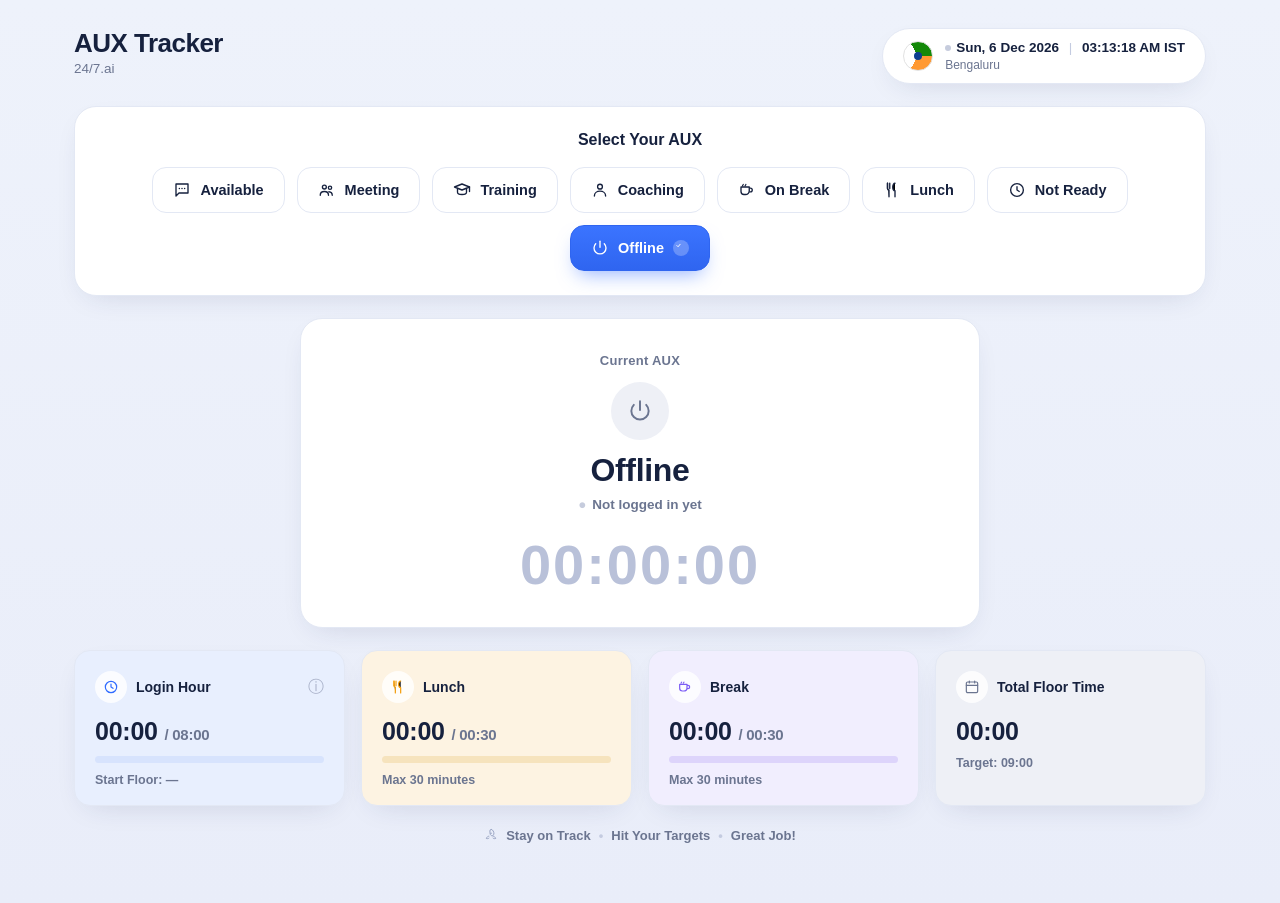
==== index.html @ 454efb8d "name change" ====
<!DOCTYPE html>
<html lang="en">
<head>
<meta charset="UTF-8" />
<meta name="viewport" content="width=device-width, initial-scale=1.0" />
<title>AUX Tracker · 24/7.ai</title>
<link rel="shortcut icon" href="https://i.pinimg.com/1200x/cb/16/7a/cb167ae82a34505fa8e2e77e43851e51.jpg" type="image/x-icon">
<style>
  :root{
    --bg: #eef1fa;
    --card: #ffffff;
    --border: #e3e8f4;
    --text: #16213e;
    --muted: #6b7590;
    --blue: #2f6bff;
    --blue-soft: #e8effe;
    --blue-track: #d7e3fd;
    --green: #16a34a;
    --green-soft: #eafaf0;
    --green-track: #cdeedb;
    --orange: #f59e0b;
    --orange-soft: #fdf3e2;
    --orange-track: #f6e3bd;
    --purple: #7c5cf5;
    --purple-soft: #f1eefe;
    --purple-track: #ddd4fb;
    --gray-soft: #eef0f6;
    --gray-track: #dfe3ee;
    --red: #e0473e;
    --red-soft: #fdeceb;
    --shadow: 0 10px 30px -14px rgba(31, 45, 90, 0.18);
    --radius-lg: 22px;
    --radius-md: 16px;
    --radius-sm: 12px;
  }

  * { box-sizing: border-box; }

  html, body {
    margin: 0;
    padding: 0;
    background: linear-gradient(180deg, #eef2fb 0%, #e9edf9 100%);
    color: var(--text);
    font-family: 'Segoe UI', -apple-system, BlinkMacSystemFont, 'Inter', Roboto, Helvetica, Arial, sans-serif;
    min-height: 100vh;
  }

  .page {
    max-width: 1180px;
    margin: 0 auto;
    padding: 28px 24px 60px;
  }

  /* ---------- Header ---------- */
  .header {
    display: flex;
    align-items: flex-start;
    justify-content: space-between;
    gap: 16px;
    margin-bottom: 22px;
    flex-wrap: wrap;
  }

  .brand h1 {
    margin: 0;
    font-size: 26px;
    font-weight: 800;
    letter-spacing: -0.02em;
    color: var(--text);
  }

  .brand .sub {
    margin-top: 2px;
    font-size: 13.5px;
    color: var(--muted);
    font-weight: 500;
  }

  .ist-badge {
    background: var(--card);
    border: 1px solid var(--border);
    border-radius: 999px;
    padding: 10px 20px;
    display: flex;
    align-items: center;
    gap: 12px;
    box-shadow: var(--shadow);
    min-width: 260px;
  }

  .flag-dot {
    width: 30px;
    height: 30px;
    border-radius: 50%;
    flex: none;
    background: conic-gradient(from 90deg, #ff9933 0deg 120deg, #ffffff 120deg 240deg, #138808 240deg 360deg);
    border: 1px solid #e2e2e2;
    position: relative;
  }
  .flag-dot::after{
    content:"";
    position:absolute; inset:0; margin:auto;
    width:8px; height:8px; border-radius:50%;
    background: #0b3d91;
  }

  .ist-lines { display: flex; flex-direction: column; line-height: 1.35; }
  .ist-top { font-size: 13.5px; font-weight: 700; color: var(--text); white-space: nowrap; }
  .ist-top .sep { color: #c4cbe0; margin: 0 6px; font-weight: 400; }
  .ist-bottom { font-size: 12px; color: var(--muted); font-weight: 500; }
  .live-dot{
    display:inline-block; width:6px; height:6px; border-radius:50%;
    background: var(--green); margin-right:5px; vertical-align:middle;
    box-shadow: 0 0 0 0 rgba(22,163,74,.6);
    animation: pulse 1.8s infinite;
  }
  .live-dot.offline{ background:#c6ccdd; animation:none; box-shadow:none; }
  @keyframes pulse{
    0%{ box-shadow:0 0 0 0 rgba(22,163,74,.45);}
    70%{ box-shadow:0 0 0 6px rgba(22,163,74,0);}
    100%{ box-shadow:0 0 0 0 rgba(22,163,74,0);}
  }

  /* ---------- AUX selector ---------- */
  .selector-card {
    background: var(--card);
    border: 1px solid var(--border);
    border-radius: var(--radius-lg);
    box-shadow: var(--shadow);
    padding: 24px;
    margin-bottom: 22px;
  }
  .selector-title {
    text-align: center;
    font-weight: 700;
    font-size: 16px;
    margin: 0 0 18px;
    color: var(--text);
  }
  .aux-row {
    display: flex;
    flex-wrap: wrap;
    gap: 12px;
    justify-content: center;
  }
  .aux-btn {
    display: flex;
    align-items: center;
    gap: 9px;
    padding: 13px 20px;
    border-radius: 14px;
    border: 1px solid var(--border);
    background: #ffffff;
    color: var(--text);
    font-size: 14.5px;
    font-weight: 600;
    cursor: pointer;
    transition: transform .15s ease, box-shadow .15s ease, background .15s ease, color .15s ease, border-color .15s ease;
    white-space: nowrap;
  }
  .aux-btn svg { width: 18px; height: 18px; flex: none; }
  .aux-btn:hover {
    transform: translateY(-2px);
    box-shadow: 0 8px 18px -10px rgba(31,45,90,.25);
    border-color: #cfd8ef;
  }
  .aux-btn:active { transform: translateY(0); }
  .aux-btn.active {
    background: linear-gradient(180deg, #3b74ff, #2f65f0);
    border-color: #2f65f0;
    color: #fff;
    box-shadow: 0 10px 20px -8px rgba(47,107,255,.55);
  }
  .aux-btn .check {
    width: 16px; height: 16px;
    background: rgba(255,255,255,.25);
    border-radius: 50%;
    display: flex; align-items: center; justify-content: center;
  }
  .aux-btn .check svg{ width:10px; height:10px; }

  /* ---------- Current AUX ---------- */
  .current-card {
    background: var(--card);
    border: 1px solid var(--border);
    border-radius: var(--radius-lg);
    box-shadow: var(--shadow);
    max-width: 680px;
    margin: 0 auto 22px;
    padding: 34px 32px 30px;
    text-align: center;
  }
  .current-label {
    font-size: 13px;
    font-weight: 700;
    letter-spacing: .02em;
    color: var(--muted);
    margin-bottom: 14px;
  }
  .current-icon {
    width: 58px; height: 58px;
    border-radius: 50%;
    background: var(--blue-soft);
    display: flex; align-items: center; justify-content: center;
    margin: 0 auto 12px;
    transition: background .2s ease;
  }
  .current-icon svg{ width: 26px; height: 26px; }
  .current-name {
    font-size: 32px;
    font-weight: 800;
    margin: 0 0 8px;
    letter-spacing: -0.01em;
  }
  .current-since {
    font-size: 13.5px;
    color: var(--muted);
    font-weight: 600;
    margin-bottom: 20px;
  }
  .current-since .dot { color: var(--green); margin-right: 6px; }
  .current-timer {
    font-size: 56px;
    font-weight: 800;
    letter-spacing: 2px;
    font-variant-numeric: tabular-nums;
    color: var(--text);
  }
  .current-timer.dim { color: #b9c1d9; }

  .banner {
    max-width: 680px;
    margin: -6px auto 22px;
    border-radius: var(--radius-md);
    padding: 16px 20px;
    font-size: 13.5px;
    font-weight: 600;
    line-height: 1.5;
    display: none;
    box-shadow: var(--shadow);
    border: 1px solid transparent;
  }
  .banner.show { display: block; }
  .banner.warn {
    background: var(--orange-soft);
    border-color: #f3d9a0;
    color: #92620a;
  }
  .banner.success {
    background: var(--green-soft);
    border-color: #b7e6c7;
    color: #157a3c;
  }
  .banner strong { display:block; font-size: 14.5px; margin-bottom: 4px; }

  /* ---------- Stat cards ---------- */
  .stats-grid {
    display: grid;
    grid-template-columns: repeat(4, 1fr);
    gap: 16px;
    margin-bottom: 22px;
  }
  .stat-card {
    border-radius: var(--radius-md);
    padding: 20px 20px 18px;
    border: 1px solid var(--border);
    box-shadow: var(--shadow);
    transition: box-shadow .2s ease;
  }
  .stat-card.login   { background: var(--blue-soft); }
  .stat-card.lunch   { background: var(--orange-soft); }
  .stat-card.brk     { background: var(--purple-soft); }
  .stat-card.floor   { background: var(--gray-soft); }

  .stat-head {
    display: flex;
    align-items: center;
    gap: 9px;
    margin-bottom: 14px;
  }
  .stat-icon {
    width: 32px; height: 32px;
    border-radius: 50%;
    background: #ffffffcc;
    display: flex; align-items: center; justify-content: center;
    flex: none;
  }
  .stat-icon svg { width: 16px; height: 16px; }
  .stat-title {
    font-size: 14px;
    font-weight: 700;
    color: var(--text);
  }
  .stat-info {
    margin-left: auto;
    color: #a8b0c8;
    cursor: default;
  }

  .stat-value {
    font-size: 25px;
    font-weight: 800;
    letter-spacing: -0.01em;
    margin-bottom: 10px;
    font-variant-numeric: tabular-nums;
  }
  .stat-value .of {
    font-size: 15px;
    font-weight: 600;
    color: var(--muted);
  }

  .bar-track {
    height: 7px;
    border-radius: 999px;
    background: var(--gray-track);
    overflow: hidden;
    margin-bottom: 10px;
  }
  .login .bar-track{ background: var(--blue-track); }
  .lunch .bar-track{ background: var(--orange-track); }
  .brk .bar-track{ background: var(--purple-track); }

  .bar-fill {
    height: 100%;
    border-radius: 999px;
    width: 0%;
    transition: width .4s ease, background .3s ease;
    background: var(--blue);
  }
  .lunch .bar-fill{ background: var(--orange); }
  .brk .bar-fill{ background: var(--purple); }
  .bar-fill.exceeded{ background: var(--red) !important; width: 100% !important; }

  .stat-foot {
    font-size: 12.5px;
    color: var(--muted);
    font-weight: 600;
  }
  .stat-foot.exceeded {
    color: var(--red);
  }
  .stat-foot.done {
    color: var(--green);
  }

  /* ---------- Footer ---------- */
  .footer {
    text-align: center;
    color: var(--muted);
    font-size: 13px;
    font-weight: 600;
    margin-top: 8px;
    display: flex;
    align-items: center;
    justify-content: center;
    gap: 8px;
    flex-wrap: wrap;
  }
  .footer svg{ width:14px; height:14px; vertical-align: -2px; }
  .footer .sep{ color:#c4cbe0; }

  /* ---------- Responsive ---------- */
  @media (max-width: 980px){
    .stats-grid{ grid-template-columns: repeat(2, 1fr); }
  }
  @media (max-width: 640px){
    .page{ padding: 18px 14px 40px; }
    .header{ flex-direction: column; }
    .ist-badge{ width: 100%; min-width: 0; }
    .current-timer{ font-size: 42px; }
    .current-card{ padding: 26px 18px 24px; }
    .aux-btn{ padding: 11px 14px; font-size: 13.5px; }
    .stats-grid{ grid-template-columns: 1fr 1fr; gap: 12px; }
    .stat-value{ font-size: 21px; }
  }
  @media (max-width: 420px){
    .stats-grid{ grid-template-columns: 1fr; }
  }
</style>
</head>
<body>
<div class="page">

  <!-- Header -->
  <div class="header">
    <div class="brand">
      <h1>AUX Tracker</h1>
      <div class="sub">24/7.ai</div>
    </div>
    <div class="ist-badge">
      <div class="flag-dot"></div>
      <div class="ist-lines">
        <div class="ist-top" id="istTop"><span class="live-dot offline" id="liveDot"></span>Loading IST…</div>
        <div class="ist-bottom">Bengaluru</div>
      </div>
    </div>
  </div>

  <!-- AUX selector -->
  <div class="selector-card">
    <p class="selector-title">Select Your AUX</p>
    <div class="aux-row" id="auxRow"></div>
  </div>

  <!-- Current AUX -->
  <div class="current-card">
    <div class="current-label">Current AUX</div>
    <div class="current-icon" id="currentIcon"></div>
    <div class="current-name" id="currentName">Offline</div>
    <div class="current-since" id="currentSince"><span class="dot">●</span>Not logged in</div>
    <div class="current-timer dim" id="currentTimer">00:00:00</div>
  </div>

  <div class="banner" id="banner"></div>

  <!-- Stats -->
  <div class="stats-grid">
    <div class="stat-card login">
      <div class="stat-head">
        <div class="stat-icon" id="iconLogin"></div>
        <div class="stat-title">Login Hour</div>
        <div class="stat-info" title="Available + Training + Coaching + Meeting">ⓘ</div>
      </div>
      <div class="stat-value"><span id="loginVal">00:00</span> <span class="of">/ 08:00</span></div>
      <div class="bar-track"><div class="bar-fill" id="loginBar"></div></div>
      <div class="stat-foot" id="loginFoot">Start Floor: —</div>
    </div>

    <div class="stat-card lunch">
      <div class="stat-head">
        <div class="stat-icon" id="iconLunch"></div>
        <div class="stat-title">Lunch</div>
      </div>
      <div class="stat-value"><span id="lunchVal">00:00</span> <span class="of">/ 00:30</span></div>
      <div class="bar-track"><div class="bar-fill" id="lunchBar"></div></div>
      <div class="stat-foot" id="lunchFoot">Max 30 minutes</div>
    </div>

    <div class="stat-card brk">
      <div class="stat-head">
        <div class="stat-icon" id="iconBreak"></div>
        <div class="stat-title">Break</div>
      </div>
      <div class="stat-value"><span id="breakVal">00:00</span> <span class="of">/ 00:30</span></div>
      <div class="bar-track"><div class="bar-fill" id="breakBar"></div></div>
      <div class="stat-foot" id="breakFoot">Max 30 minutes</div>
    </div>

    <div class="stat-card floor">
      <div class="stat-head">
        <div class="stat-icon" id="iconFloor"></div>
        <div class="stat-title">Total Floor Time</div>
      </div>
      <div class="stat-value" id="floorVal">00:00</div>
      <div class="stat-foot" id="floorFoot">Target: 09:00</div>
    </div>
  </div>

  <div class="footer">
    <span id="footIcon"></span> Stay on Track <span class="sep">•</span> Hit Your Targets <span class="sep">•</span> Great Job!
  </div>

</div>

<script>
/* ============================= ICONS ============================= */
const ICONS = {
  available: `<path d="M4 4h16v12H8l-4 4V4z" fill="none" stroke="currentColor" stroke-width="1.8" stroke-linejoin="round"/><circle cx="8.5" cy="10" r="1" fill="currentColor"/><circle cx="12" cy="10" r="1" fill="currentColor"/><circle cx="15.5" cy="10" r="1" fill="currentColor"/>`,
  meeting: `<circle cx="8.5" cy="8" r="2.6" fill="none" stroke="currentColor" stroke-width="1.8"/><circle cx="16" cy="9" r="2.2" fill="none" stroke="currentColor" stroke-width="1.8"/><path d="M3 19c0-3 2.5-5 5.5-5s5.5 2 5.5 5" fill="none" stroke="currentColor" stroke-width="1.8" stroke-linecap="round"/><path d="M14.5 14.3c2.6.3 4.5 2.1 4.5 4.7" fill="none" stroke="currentColor" stroke-width="1.8" stroke-linecap="round"/>`,
  training: `<path d="M2 8l10-4 10 4-10 4-10-4z" fill="none" stroke="currentColor" stroke-width="1.8" stroke-linejoin="round"/><path d="M6 10.5V15c0 1.7 2.7 3 6 3s6-1.3 6-3v-4.5" fill="none" stroke="currentColor" stroke-width="1.8" stroke-linecap="round"/><path d="M22 8v6" stroke="currentColor" stroke-width="1.8" stroke-linecap="round"/>`,
  coaching: `<circle cx="12" cy="7.5" r="3.2" fill="none" stroke="currentColor" stroke-width="1.8"/><path d="M4.5 20c0-4.1 3.4-6.5 7.5-6.5s7.5 2.4 7.5 6.5" fill="none" stroke="currentColor" stroke-width="1.8" stroke-linecap="round"/>`,
  break: `<path d="M4 8h11v5a5 5 0 0 1-5 5H8a4 4 0 0 1-4-4V8z" fill="none" stroke="currentColor" stroke-width="1.8" stroke-linejoin="round"/><path d="M15 9.5h1.5a2.5 2.5 0 0 1 0 5H15" fill="none" stroke="currentColor" stroke-width="1.8"/><path d="M7 4.5c0 1-1 1-1 2M10.5 4.5c0 1-1 1-1 2" stroke="currentColor" stroke-width="1.6" stroke-linecap="round"/>`,
  lunch: `<path d="M6 3v7a2 2 0 0 0 2 2v9" stroke="currentColor" stroke-width="1.8" stroke-linecap="round" stroke-linejoin="round"/><path d="M6 3v7M9 3v7" stroke="currentColor" stroke-width="1.8" stroke-linecap="round"/><path d="M16 3c-1.7 0-3 2-3 5s1.3 5 3 5v8" stroke="currentColor" stroke-width="1.8" stroke-linecap="round" stroke-linejoin="round"/>`,
  notready: `<circle cx="12" cy="12" r="8.5" fill="none" stroke="currentColor" stroke-width="1.8"/><path d="M12 7.5V12l3 2" fill="none" stroke="currentColor" stroke-width="1.8" stroke-linecap="round" stroke-linejoin="round"/>`,
  offline: `<path d="M12 3v8" stroke="currentColor" stroke-width="1.8" stroke-linecap="round"/><path d="M6.3 6.3a8 8 0 1 0 11.4 0" fill="none" stroke="currentColor" stroke-width="1.8" stroke-linecap="round"/>`,
  check: `<path d="M2 6l3 3 5-6" stroke="#fff" stroke-width="2.2" fill="none" stroke-linecap="round" stroke-linejoin="round"/>`,
  clock: `<circle cx="12" cy="12" r="8.5" fill="none" stroke="currentColor" stroke-width="1.8"/><path d="M12 7.5V12l3 2" fill="none" stroke="currentColor" stroke-width="1.8" stroke-linecap="round" stroke-linejoin="round"/>`,
  briefcase: `<rect x="3" y="7" width="18" height="12" rx="2" fill="none" stroke="currentColor" stroke-width="1.8"/><path d="M8 7V5.5A1.5 1.5 0 0 1 9.5 4h5A1.5 1.5 0 0 1 16 5.5V7" fill="none" stroke="currentColor" stroke-width="1.8"/>`,
  calendar: `<rect x="3.5" y="4.5" width="17" height="16" rx="2" fill="none" stroke="currentColor" stroke-width="1.8"/><path d="M3.5 9.5h17M8 3v3M16 3v3" stroke="currentColor" stroke-width="1.8" stroke-linecap="round"/>`,
  rocket: `<path d="M12 2c3 1 5.5 4.5 5 9-1 1-2 2-3 2.5-1.5-.2-3.2-1.7-3.5-3.5C10 6 9.5 3.5 12 2z" fill="none" stroke="currentColor" stroke-width="1.6" stroke-linejoin="round"/><path d="M9 14c-2 0-4 1-5 4 3 1 5-1 5-1M15 14c2 0 4 1 5 4-3 1-5-1-5-1" fill="none" stroke="currentColor" stroke-width="1.6" stroke-linejoin="round"/><circle cx="12" cy="9" r="1.3" fill="currentColor"/>`
};
function svg(name, extra=''){
  return `<svg viewBox="0 0 24 24" ${extra}>${ICONS[name]}</svg>`;
}

/* ============================= AUX CONFIG ============================= */
const AUX_LIST = [
  { key: 'Available', icon: 'available', color: '#2f6bff' },
  { key: 'Meeting',   icon: 'meeting',   color: '#2f6bff' },
  { key: 'Training',  icon: 'training',  color: '#2f6bff' },
  { key: 'Coaching',  icon: 'coaching',  color: '#2f6bff' },
  { key: 'On Break',  icon: 'break',     color: '#7c5cf5' },
  { key: 'Lunch',     icon: 'lunch',     color: '#f59e0b' },
  { key: 'Not Ready', icon: 'notready',  color: '#94a0bf' },
  { key: 'Offline',   icon: 'offline',   color: '#6b7590' },
];
const LOGIN_STATES = new Set(['Available', 'Training', 'Coaching', 'Meeting']);

const LOGIN_TARGET = 8 * 3600 * 1000;
const LUNCH_TARGET = 30 * 60 * 1000;
const BREAK_TARGET = 30 * 60 * 1000;
const FLOOR_TARGET = 9 * 3600 * 1000;

/* ============================= STATE ============================= */
const STORAGE_KEY = 'auxTrackerState_v1';

const DEFAULT_STATE = {
  currentAux: 'Offline',
  currentAuxSince: null,   // epoch ms (IST-synced)
  isLoggedIn: false,
  loginAccum: 0,
  lunchAccum: 0,
  breakAccum: 0,
  floorAccum: 0,
  floorStartTime: null,    // first login-of-day time
  lastTick: null,
  savedAtLocal: null,      // Date.now() at save time, used only to sanity-check storage age
};

let state = { ...DEFAULT_STATE };

/* ---------- Persistence: save/load state so a refresh never loses progress ---------- */
function saveState(){
  try {
    const toSave = { ...state, savedAtLocal: Date.now() };
    localStorage.setItem(STORAGE_KEY, JSON.stringify(toSave));
  } catch (e) {
    // localStorage may be unavailable (private mode, quota, etc.) — fail silently, app still works in-session
    console.warn('AUX Tracker: could not save state', e);
  }
}

function loadState(){
  try {
    const raw = localStorage.getItem(STORAGE_KEY);
    if (!raw) return null;
    const parsed = JSON.parse(raw);
    // basic shape check so corrupted/old data doesn't break the app
    if (typeof parsed !== 'object' || parsed === null) return null;
    return { ...DEFAULT_STATE, ...parsed };
  } catch (e) {
    console.warn('AUX Tracker: could not load saved state', e);
    return null;
  }
}

function clearSavedState(){
  try { localStorage.removeItem(STORAGE_KEY); } catch (e) {}
}

/* ============================= IST TIME SOURCE ============================= */
let istOffset = null;        // (serverEpochMs - performance.now()) so we can derive "now" any time
let usingFallback = false;

function nowIST(){
  if (istOffset === null) return Date.now();
  return istOffset + performance.now();
}

async function syncTime(){
  // Try worldtimeapi first, then timeapi.io, then local fallback
  try {
    const r = await fetchWithTimeout('https://worldtimeapi.org/api/timezone/Asia/Kolkata', 5000);
    const d = await r.json();
    if (d && d.unixtime) {
      istOffset = (d.unixtime * 1000) - performance.now();
      usingFallback = false;
      return true;
    }
    throw new Error('bad payload');
  } catch (e1) {
    try {
      const r2 = await fetchWithTimeout('https://timeapi.io/api/time/current/zone?timeZone=Asia%2FKolkata', 5000);
      const d2 = await r2.json();
      if (d2 && d2.dateTime) {
        const t = Date.parse(d2.dateTime + (d2.dateTime.endsWith('Z') ? '' : ''));
        if (!isNaN(t)) {
          istOffset = t - performance.now();
          usingFallback = false;
          return true;
        }
      }
      throw new Error('bad payload 2');
    } catch (e2) {
      // Fallback: derive IST from local clock using Intl (does not rely on system TZ setting)
      const localNow = Date.now();
      const istString = new Date(localNow).toLocaleString('en-US', { timeZone: 'Asia/Kolkata' });
      const parsed = new Date(istString);
      // difference between what local Date() reports as IST-labelled wall time vs actual epoch
      const approxIST = localNow + (parsed.getTime() - new Date(localNow).setSeconds(0,0) + new Date(localNow).setSeconds(0,0) - localNow);
      istOffset = localNow - performance.now();
      usingFallback = true;
      return false;
    }
  }
}

function fetchWithTimeout(url, ms){
  const controller = new AbortController();
  const id = setTimeout(() => controller.abort(), ms);
  return fetch(url, { signal: controller.signal }).finally(() => clearTimeout(id));
}

const WEEKDAYS = ['Sun','Mon','Tue','Wed','Thu','Fri','Sat'];
const MONTHS = ['Jan','Feb','Mar','Apr','May','Jun','Jul','Aug','Sep','Oct','Nov','Dec'];

function renderClock(){
  const t = usingFallback
    ? new Date(new Date(nowIST()).toLocaleString('en-US', { timeZone: 'Asia/Kolkata' }))
    : new Date(nowIST());

  const day = WEEKDAYS[t.getDay()];
  const date = t.getDate();
  const month = MONTHS[t.getMonth()];
  const year = t.getFullYear();
  let h = t.getHours();
  const m = pad2(t.getMinutes());
  const s = pad2(t.getSeconds());
  const ampm = h >= 12 ? 'PM' : 'AM';
  h = h % 12; if (h === 0) h = 12;

  const dot = document.getElementById('liveDot');
  dot.className = 'live-dot' + (state.isLoggedIn ? '' : ' offline');

  document.getElementById('istTop').innerHTML =
    `<span class="live-dot${state.isLoggedIn ? '' : ' offline'}"></span>` +
    `${day}, ${date} ${month} ${year} <span class="sep">|</span> ${pad2(h)}:${m}:${s} ${ampm} IST`;
}

/* ============================= HELPERS ============================= */
function pad2(n){ return String(n).padStart(2,'0'); }

function fmtHMS(ms){
  ms = Math.max(0, ms);
  const totalSec = Math.floor(ms/1000);
  const h = Math.floor(totalSec/3600);
  const m = Math.floor((totalSec%3600)/60);
  const s = totalSec%60;
  return `${pad2(h)}:${pad2(m)}:${pad2(s)}`;
}
function fmtHM(ms){
  ms = Math.max(0, ms);
  const totalMin = Math.floor(ms/60000);
  const h = Math.floor(totalMin/60);
  const m = totalMin%60;
  return `${pad2(h)}:${pad2(m)}`;
}
function fmtTime12(ts){
  const t = usingFallback
    ? new Date(new Date(ts).toLocaleString('en-US', { timeZone: 'Asia/Kolkata' }))
    : new Date(ts);
  let h = t.getHours();
  const m = pad2(t.getMinutes());
  const ampm = h >= 12 ? 'PM' : 'AM';
  h = h % 12; if (h === 0) h = 12;
  return `${pad2(h)}:${m} ${ampm}`;
}
function auxCfg(key){ return AUX_LIST.find(a => a.key === key); }

/* ============================= RENDER: AUX BUTTONS ============================= */
const auxRow = document.getElementById('auxRow');
AUX_LIST.forEach(a => {
  const btn = document.createElement('button');
  btn.className = 'aux-btn';
  btn.dataset.key = a.key;
  btn.innerHTML = `${svg(a.icon)}<span>${a.key}</span>`;
  btn.addEventListener('click', () => selectAux(a.key));
  auxRow.appendChild(btn);
});

function refreshButtons(){
  document.querySelectorAll('.aux-btn').forEach(btn => {
    const active = btn.dataset.key === state.currentAux;
    btn.classList.toggle('active', active);
    const label = btn.querySelector('span');
    if (active) {
      if (!btn.querySelector('.check')) {
        const chk = document.createElement('span');
        chk.className = 'check';
        chk.innerHTML = svg('check');
        btn.appendChild(chk);
      }
    } else {
      const chk = btn.querySelector('.check');
      if (chk) chk.remove();
    }
  });
}

/* ============================= BANNER ============================= */
function showBanner(type, html){
  const b = document.getElementById('banner');
  b.className = 'banner show ' + type;
  b.innerHTML = html;
}
function hideBanner(){
  const b = document.getElementById('banner');
  b.className = 'banner';
  b.innerHTML = '';
}

/* ============================= CORE LOGIC ============================= */
function selectAux(key){
  if (key === state.currentAux) return;
  const now = nowIST();

  // First-ever login: switching away from initial Offline state
  if (!state.isLoggedIn && key !== 'Offline') {
    state.isLoggedIn = true;
    state.floorStartTime = now;
  }

  if (key === 'Offline') {
    const remainingLogin = Math.max(0, LOGIN_TARGET - state.loginAccum);
    const remainingFloor = Math.max(0, FLOOR_TARGET - state.floorAccum);

    if (state.isLoggedIn && (remainingLogin > 0 || remainingFloor > 0)) {
      let lines = '<strong>Shift not complete yet</strong>You still need:';
      const parts = [];
      if (remainingLogin > 0) parts.push(`Login Hours — ${fmtHMS(remainingLogin)} more`);
      if (remainingFloor > 0) parts.push(`Total Floor Time — ${fmtHMS(remainingFloor)} more`);
      lines = `<strong>Shift not complete yet</strong>You still need ${parts.join(' and ')} to hit today's targets.`;
      showBanner('warn', lines);
      // Go offline but keep all accumulated progress intact (paused, not reset)
      state.currentAux = 'Offline';
      state.currentAuxSince = now;
      state.lastTick = now;
    } else if (state.isLoggedIn) {
      // Targets met — close out the shift and reset everything to zero
      showBanner('success', `<strong>Shift complete — great job!</strong>All targets hit. Your counters have been reset for a new shift.`);
      resetDay();
      state.currentAux = 'Offline';
      state.currentAuxSince = null;
      state.isLoggedIn = false;
      state.lastTick = null;
    } else {
      // Was already offline / never logged in
      state.currentAux = 'Offline';
      state.currentAuxSince = null;
      state.lastTick = null;
    }
  } else {
    hideBanner();
    state.currentAux = key;
    state.currentAuxSince = now;
    state.lastTick = now;
  }

  render();
  saveState();
}

function resetDay(){
  state.loginAccum = 0;
  state.lunchAccum = 0;
  state.breakAccum = 0;
  state.floorAccum = 0;
  state.floorStartTime = null;
  clearSavedState();
}

function tick(){
  const now = nowIST();

  if (state.isLoggedIn && state.currentAux !== 'Offline' && state.lastTick !== null) {
    const delta = now - state.lastTick;
    if (delta > 0) {
      state.floorAccum += delta;
      if (LOGIN_STATES.has(state.currentAux)) state.loginAccum += delta;
      if (state.currentAux === 'Lunch') state.lunchAccum += delta;
      if (state.currentAux === 'On Break') state.breakAccum += delta;
    }
  }
  state.lastTick = now;

  render();
  renderClock();
  saveState();
}

/* ============================= RENDER ============================= */
function render(){
  refreshButtons();

  // Current AUX card
  const cfg = auxCfg(state.currentAux);
  document.getElementById('currentIcon').innerHTML = svg(cfg.icon, `style="color:${cfg.color}"`);
  document.getElementById('currentIcon').style.background = state.currentAux === 'Offline' ? '#eef0f6' : hexSoft(cfg.color);
  document.getElementById('currentName').textContent = state.currentAux;

  const sinceEl = document.getElementById('currentSince');
  const timerEl = document.getElementById('currentTimer');
  const isOffline = state.currentAux === 'Offline';

  if (isOffline) {
    // Offline = stopped. The clock does not run at all while offline, it just sits at 00:00:00.
    if (state.currentAuxSince) {
      sinceEl.innerHTML = `<span class="dot" style="color:#c6ccdd">●</span>Paused since ${fmtTime12(state.currentAuxSince)}`;
    } else {
      sinceEl.innerHTML = `<span class="dot" style="color:#c6ccdd">●</span>Not logged in yet`;
    }
    timerEl.textContent = '00:00:00';
    timerEl.classList.add('dim');
  } else if (state.currentAuxSince) {
    sinceEl.innerHTML = `<span class="dot" style="color:#16a34a">●</span>Active since ${fmtTime12(state.currentAuxSince)}`;
    const elapsed = nowIST() - state.currentAuxSince;
    timerEl.textContent = fmtHMS(elapsed);
    timerEl.classList.remove('dim');
  } else {
    sinceEl.innerHTML = `<span class="dot" style="color:#c6ccdd">●</span>Not logged in yet`;
    timerEl.textContent = '00:00:00';
    timerEl.classList.add('dim');
  }

  // Login Hour
  setStat('login', state.loginAccum, LOGIN_TARGET, fmtHM, false);
  document.getElementById('loginFoot').textContent = state.floorStartTime
    ? `Start Floor: ${fmtTime12(state.floorStartTime)}`
    : 'Start Floor: —';
  document.getElementById('loginFoot').className = 'stat-foot' + (state.loginAccum >= LOGIN_TARGET ? ' done' : '');

  // Lunch (hard cap w/ exceed messaging)
  renderCapStat('lunch', state.lunchAccum, LUNCH_TARGET, 'Max 30 minutes');

  // Break (hard cap w/ exceed messaging)
  renderCapStat('break', state.breakAccum, BREAK_TARGET, 'Max 30 minutes');

  // Total Floor Time
  document.getElementById('floorVal').textContent = fmtHM(state.floorAccum);
  const floorFoot = document.getElementById('floorFoot');
  if (state.floorAccum >= FLOOR_TARGET) {
    floorFoot.textContent = 'Target reached ✓';
    floorFoot.className = 'stat-foot done';
  } else {
    floorFoot.textContent = 'Target: 09:00';
    floorFoot.className = 'stat-foot';
  }
}

function setStat(prefix, value, target, fmt, isCap){
  document.getElementById(prefix + 'Val').textContent = fmt(value);
  const pct = Math.min(100, (value/target)*100);
  document.getElementById(prefix + 'Bar').style.width = pct + '%';
}

function renderCapStat(prefix, value, target, normalLabel){
  document.getElementById(prefix + 'Val').textContent = fmtHM(value);
  const bar = document.getElementById(prefix + 'Bar');
  const foot = document.getElementById(prefix + 'Foot');
  if (value > target) {
    bar.classList.add('exceeded');
    foot.textContent = `Exceeded by ${fmtHMS(value - target)}`;
    foot.className = 'stat-foot exceeded';
  } else {
    bar.classList.remove('exceeded');
    bar.style.width = Math.min(100, (value/target)*100) + '%';
    foot.textContent = normalLabel;
    foot.className = 'stat-foot';
  }
}

function hexSoft(hex){
  // returns a light tint background for the given accent color
  const map = {
    '#2f6bff': '#e8effe',
    '#7c5cf5': '#f1eefe',
    '#f59e0b': '#fdf3e2',
    '#94a0bf': '#eef0f6',
    '#6b7590': '#eef0f6',
  };
  return map[hex] || '#eef0f6';
}

/* ============================= ICON SLOTS ============================= */
document.getElementById('iconLogin').innerHTML = svg('clock', 'style="color:#2f6bff"');
document.getElementById('iconLunch').innerHTML = svg('lunch', 'style="color:#f59e0b"');
document.getElementById('iconBreak').innerHTML = svg('break', 'style="color:#7c5cf5"');
document.getElementById('iconFloor').innerHTML = svg('calendar', 'style="color:#6b7590"');
document.getElementById('footIcon').innerHTML = svg('rocket', 'style="color:#94a0bf"');

/* ============================= INIT ============================= */
async function init(){
  await syncTime();

  // Restore whatever was saved in the browser (if anything) so a refresh never loses progress
  const saved = loadState();
  if (saved) {
    state = saved;

    // If the tab was closed/refreshed while actively on a non-Offline status, credit the
    // elapsed real-world time (using the synced IST clock, not the device clock) to the
    // right buckets before we resume ticking — otherwise that gap would be lost.
    if (state.isLoggedIn && state.currentAux !== 'Offline' && state.lastTick) {
      const gap = nowIST() - state.lastTick;
      if (gap > 0) {
        state.floorAccum += gap;
        if (LOGIN_STATES.has(state.currentAux)) state.loginAccum += gap;
        if (state.currentAux === 'Lunch') state.lunchAccum += gap;
        if (state.currentAux === 'On Break') state.breakAccum += gap;
      }
    }
    state.lastTick = nowIST();
    saveState();
  }

  render();
  renderClock();
  setInterval(tick, 1000);
  // Resync with the time server periodically to correct drift
  setInterval(syncTime, 5 * 60 * 1000);
}
init();
</script>
</body>
</html>
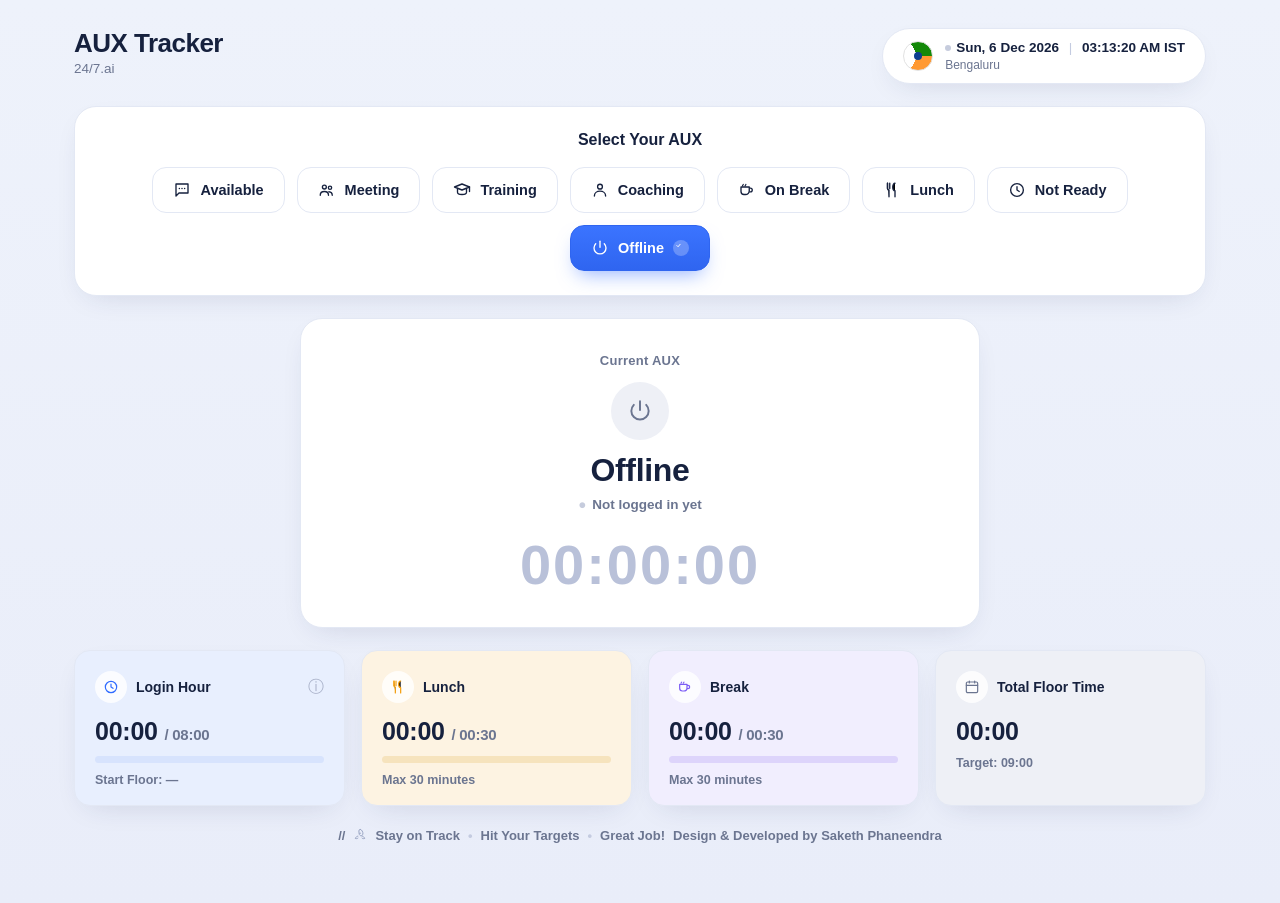
==== commit ed982ece: "Comment out footer text and add developer credit" ====
--- a/index.html
+++ b/index.html
@@ -458,7 +458,8 @@
   </div>
 
   <div class="footer">
-    <span id="footIcon"></span> Stay on Track <span class="sep">•</span> Hit Your Targets <span class="sep">•</span> Great Job!
+   // <span id="footIcon"></span> Stay on Track <span class="sep">•</span> Hit Your Targets <span class="sep">•</span> Great Job!
+    <span> Design & Developed by Saketh Phaneendra</span>
   </div>
 
 </div>
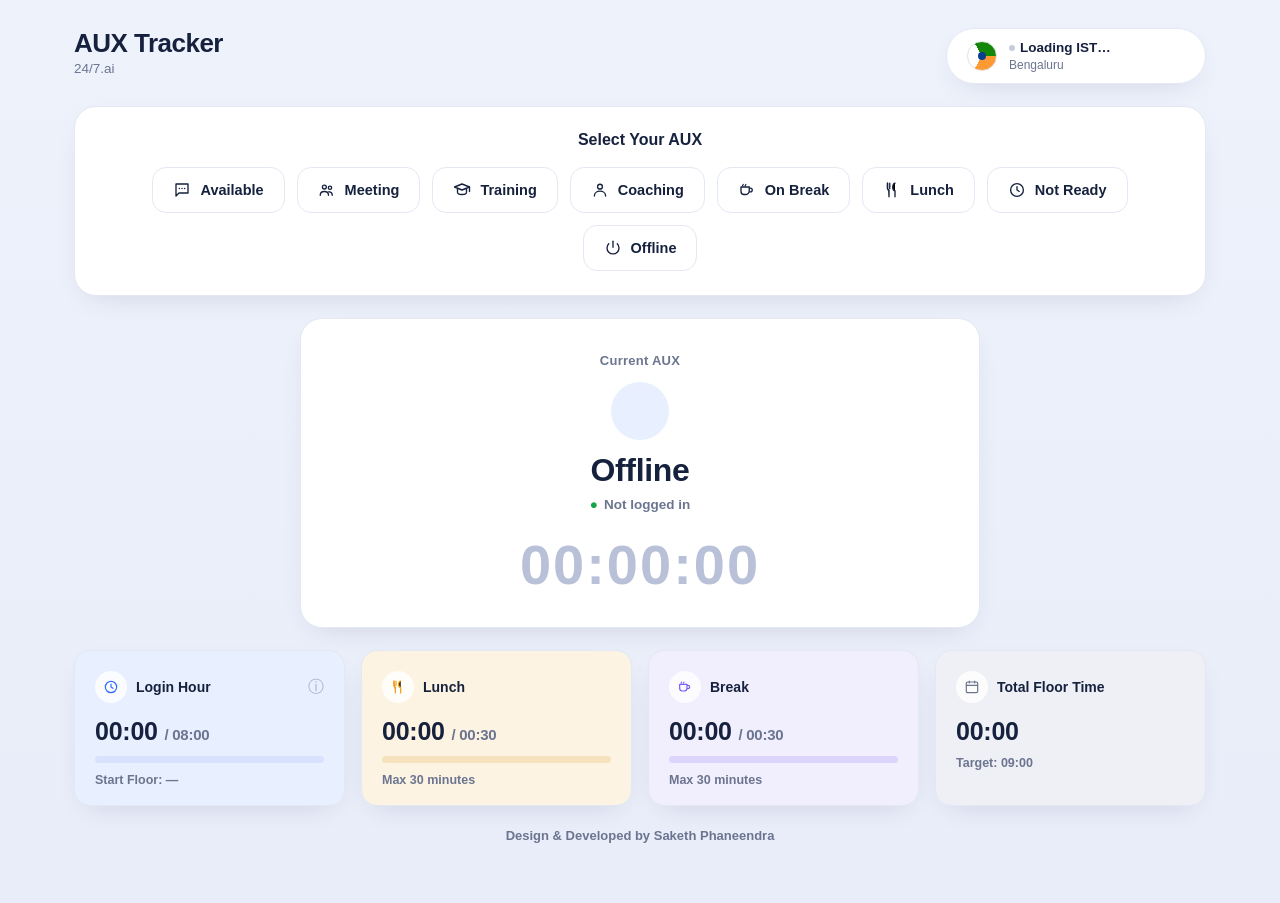
==== commit fdf03260: "Remove commented footer text Removed commented-out footer content." ====
--- a/index.html
+++ b/index.html
@@ -458,7 +458,6 @@
   </div>
 
   <div class="footer">
-   // <span id="footIcon"></span> Stay on Track <span class="sep">•</span> Hit Your Targets <span class="sep">•</span> Great Job!
     <span> Design & Developed by Saketh Phaneendra</span>
   </div>
 
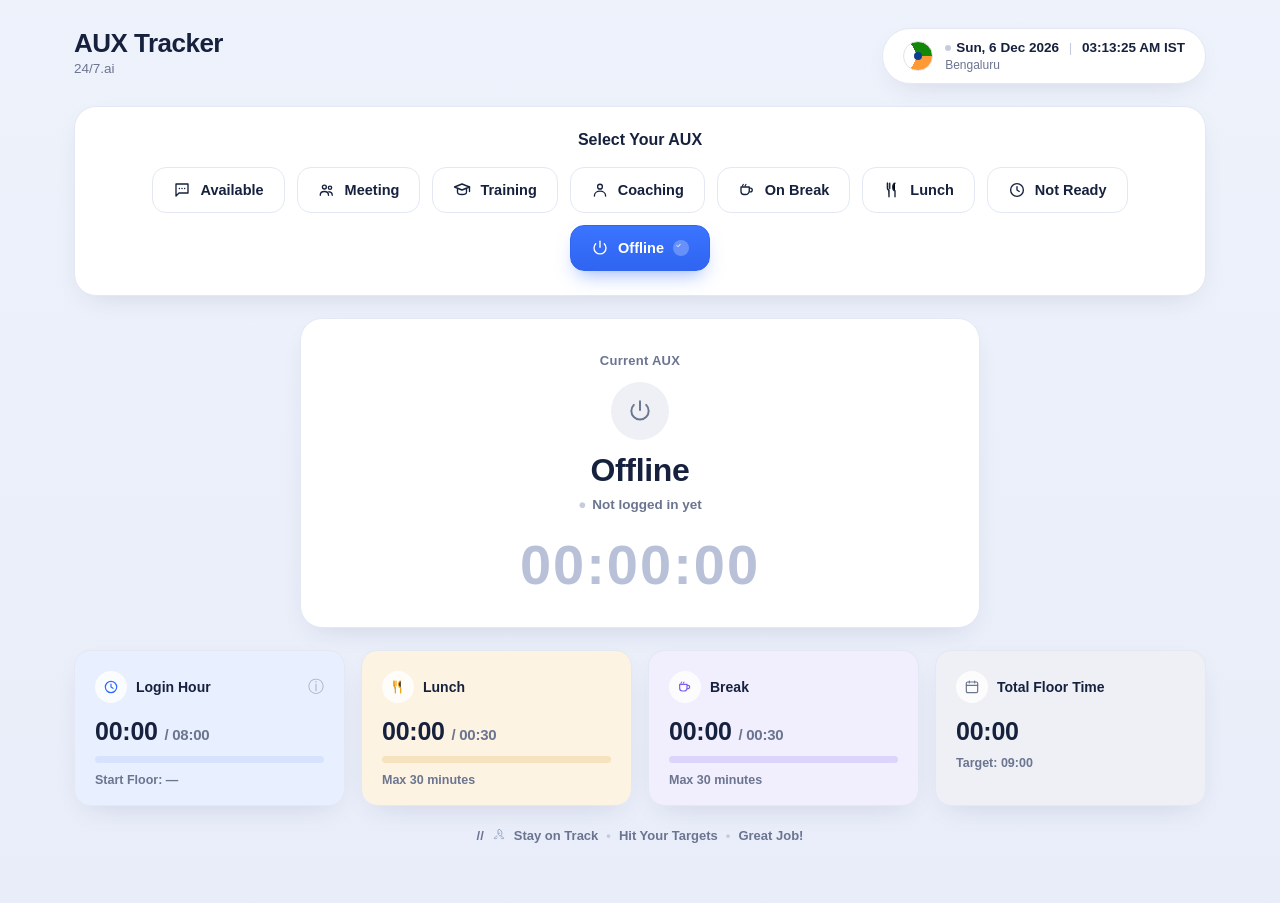
==== commit 80e4849d: "Modify footer text in index.html Updated footer content to include motivational phrases." ====
--- a/index.html
+++ b/index.html
@@ -458,7 +458,8 @@
   </div>
 
   <div class="footer">
-    <span> Design & Developed by Saketh Phaneendra</span>
+     // <span id="footIcon"></span> Stay on Track <span class="sep">•</span> Hit Your Targets <span class="sep">•</span> Great Job!
+
   </div>
 
 </div>
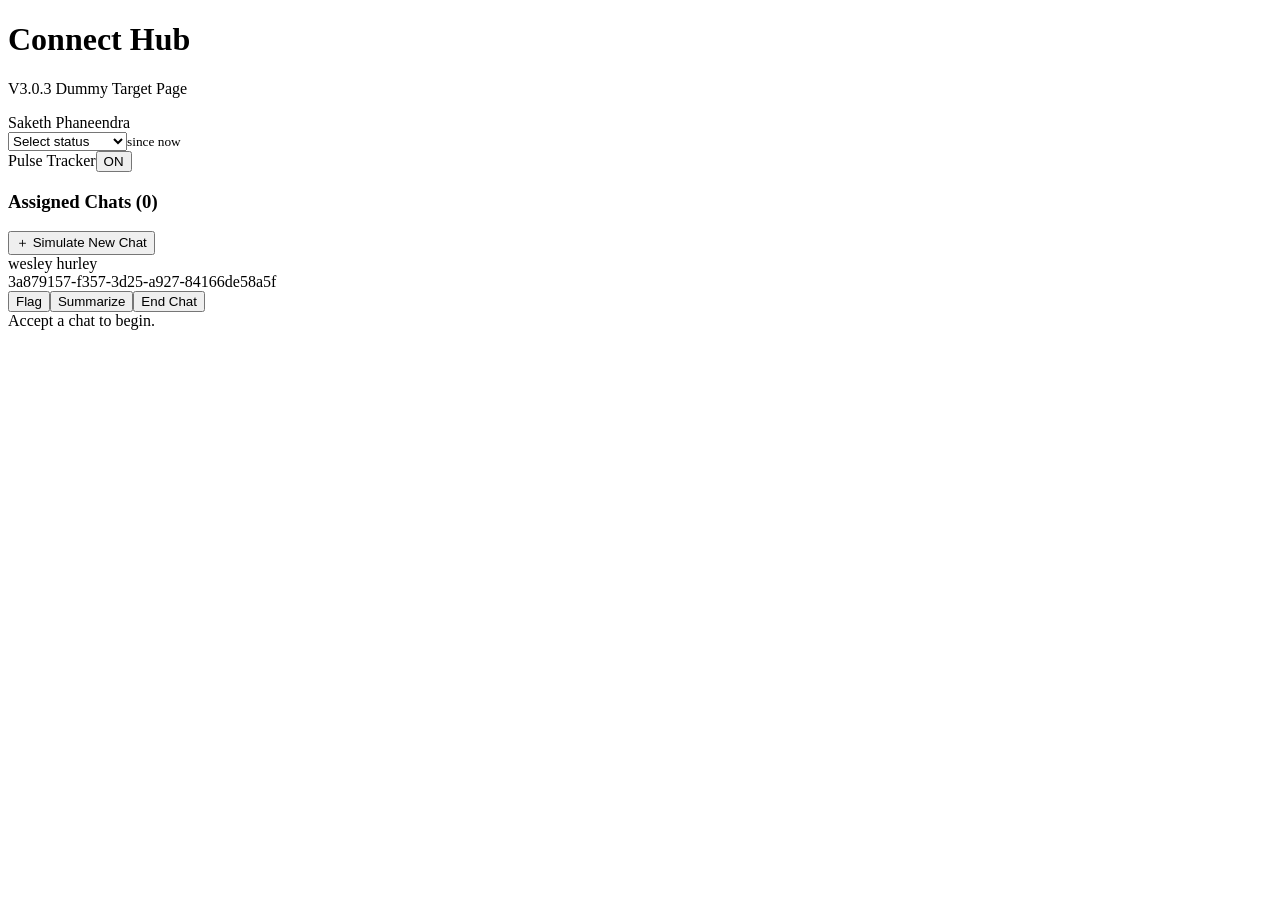
==== commit dfadaf2f: "Update index.html" ====
--- a/index.html
+++ b/index.html
@@ -1,917 +1 @@
-<!DOCTYPE html>
-<html lang="en">
-<head>
-<meta charset="UTF-8" />
-<meta name="viewport" content="width=device-width, initial-scale=1.0" />
-<title>AUX Tracker · 24/7.ai</title>
-<link rel="shortcut icon" href="https://i.pinimg.com/1200x/cb/16/7a/cb167ae82a34505fa8e2e77e43851e51.jpg" type="image/x-icon">
-<style>
-  :root{
-    --bg: #eef1fa;
-    --card: #ffffff;
-    --border: #e3e8f4;
-    --text: #16213e;
-    --muted: #6b7590;
-    --blue: #2f6bff;
-    --blue-soft: #e8effe;
-    --blue-track: #d7e3fd;
-    --green: #16a34a;
-    --green-soft: #eafaf0;
-    --green-track: #cdeedb;
-    --orange: #f59e0b;
-    --orange-soft: #fdf3e2;
-    --orange-track: #f6e3bd;
-    --purple: #7c5cf5;
-    --purple-soft: #f1eefe;
-    --purple-track: #ddd4fb;
-    --gray-soft: #eef0f6;
-    --gray-track: #dfe3ee;
-    --red: #e0473e;
-    --red-soft: #fdeceb;
-    --shadow: 0 10px 30px -14px rgba(31, 45, 90, 0.18);
-    --radius-lg: 22px;
-    --radius-md: 16px;
-    --radius-sm: 12px;
-  }
-
-  * { box-sizing: border-box; }
-
-  html, body {
-    margin: 0;
-    padding: 0;
-    background: linear-gradient(180deg, #eef2fb 0%, #e9edf9 100%);
-    color: var(--text);
-    font-family: 'Segoe UI', -apple-system, BlinkMacSystemFont, 'Inter', Roboto, Helvetica, Arial, sans-serif;
-    min-height: 100vh;
-  }
-
-  .page {
-    max-width: 1180px;
-    margin: 0 auto;
-    padding: 28px 24px 60px;
-  }
-
-  /* ---------- Header ---------- */
-  .header {
-    display: flex;
-    align-items: flex-start;
-    justify-content: space-between;
-    gap: 16px;
-    margin-bottom: 22px;
-    flex-wrap: wrap;
-  }
-
-  .brand h1 {
-    margin: 0;
-    font-size: 26px;
-    font-weight: 800;
-    letter-spacing: -0.02em;
-    color: var(--text);
-  }
-
-  .brand .sub {
-    margin-top: 2px;
-    font-size: 13.5px;
-    color: var(--muted);
-    font-weight: 500;
-  }
-
-  .ist-badge {
-    background: var(--card);
-    border: 1px solid var(--border);
-    border-radius: 999px;
-    padding: 10px 20px;
-    display: flex;
-    align-items: center;
-    gap: 12px;
-    box-shadow: var(--shadow);
-    min-width: 260px;
-  }
-
-  .flag-dot {
-    width: 30px;
-    height: 30px;
-    border-radius: 50%;
-    flex: none;
-    background: conic-gradient(from 90deg, #ff9933 0deg 120deg, #ffffff 120deg 240deg, #138808 240deg 360deg);
-    border: 1px solid #e2e2e2;
-    position: relative;
-  }
-  .flag-dot::after{
-    content:"";
-    position:absolute; inset:0; margin:auto;
-    width:8px; height:8px; border-radius:50%;
-    background: #0b3d91;
-  }
-
-  .ist-lines { display: flex; flex-direction: column; line-height: 1.35; }
-  .ist-top { font-size: 13.5px; font-weight: 700; color: var(--text); white-space: nowrap; }
-  .ist-top .sep { color: #c4cbe0; margin: 0 6px; font-weight: 400; }
-  .ist-bottom { font-size: 12px; color: var(--muted); font-weight: 500; }
-  .live-dot{
-    display:inline-block; width:6px; height:6px; border-radius:50%;
-    background: var(--green); margin-right:5px; vertical-align:middle;
-    box-shadow: 0 0 0 0 rgba(22,163,74,.6);
-    animation: pulse 1.8s infinite;
-  }
-  .live-dot.offline{ background:#c6ccdd; animation:none; box-shadow:none; }
-  @keyframes pulse{
-    0%{ box-shadow:0 0 0 0 rgba(22,163,74,.45);}
-    70%{ box-shadow:0 0 0 6px rgba(22,163,74,0);}
-    100%{ box-shadow:0 0 0 0 rgba(22,163,74,0);}
-  }
-
-  /* ---------- AUX selector ---------- */
-  .selector-card {
-    background: var(--card);
-    border: 1px solid var(--border);
-    border-radius: var(--radius-lg);
-    box-shadow: var(--shadow);
-    padding: 24px;
-    margin-bottom: 22px;
-  }
-  .selector-title {
-    text-align: center;
-    font-weight: 700;
-    font-size: 16px;
-    margin: 0 0 18px;
-    color: var(--text);
-  }
-  .aux-row {
-    display: flex;
-    flex-wrap: wrap;
-    gap: 12px;
-    justify-content: center;
-  }
-  .aux-btn {
-    display: flex;
-    align-items: center;
-    gap: 9px;
-    padding: 13px 20px;
-    border-radius: 14px;
-    border: 1px solid var(--border);
-    background: #ffffff;
-    color: var(--text);
-    font-size: 14.5px;
-    font-weight: 600;
-    cursor: pointer;
-    transition: transform .15s ease, box-shadow .15s ease, background .15s ease, color .15s ease, border-color .15s ease;
-    white-space: nowrap;
-  }
-  .aux-btn svg { width: 18px; height: 18px; flex: none; }
-  .aux-btn:hover {
-    transform: translateY(-2px);
-    box-shadow: 0 8px 18px -10px rgba(31,45,90,.25);
-    border-color: #cfd8ef;
-  }
-  .aux-btn:active { transform: translateY(0); }
-  .aux-btn.active {
-    background: linear-gradient(180deg, #3b74ff, #2f65f0);
-    border-color: #2f65f0;
-    color: #fff;
-    box-shadow: 0 10px 20px -8px rgba(47,107,255,.55);
-  }
-  .aux-btn .check {
-    width: 16px; height: 16px;
-    background: rgba(255,255,255,.25);
-    border-radius: 50%;
-    display: flex; align-items: center; justify-content: center;
-  }
-  .aux-btn .check svg{ width:10px; height:10px; }
-
-  /* ---------- Current AUX ---------- */
-  .current-card {
-    background: var(--card);
-    border: 1px solid var(--border);
-    border-radius: var(--radius-lg);
-    box-shadow: var(--shadow);
-    max-width: 680px;
-    margin: 0 auto 22px;
-    padding: 34px 32px 30px;
-    text-align: center;
-  }
-  .current-label {
-    font-size: 13px;
-    font-weight: 700;
-    letter-spacing: .02em;
-    color: var(--muted);
-    margin-bottom: 14px;
-  }
-  .current-icon {
-    width: 58px; height: 58px;
-    border-radius: 50%;
-    background: var(--blue-soft);
-    display: flex; align-items: center; justify-content: center;
-    margin: 0 auto 12px;
-    transition: background .2s ease;
-  }
-  .current-icon svg{ width: 26px; height: 26px; }
-  .current-name {
-    font-size: 32px;
-    font-weight: 800;
-    margin: 0 0 8px;
-    letter-spacing: -0.01em;
-  }
-  .current-since {
-    font-size: 13.5px;
-    color: var(--muted);
-    font-weight: 600;
-    margin-bottom: 20px;
-  }
-  .current-since .dot { color: var(--green); margin-right: 6px; }
-  .current-timer {
-    font-size: 56px;
-    font-weight: 800;
-    letter-spacing: 2px;
-    font-variant-numeric: tabular-nums;
-    color: var(--text);
-  }
-  .current-timer.dim { color: #b9c1d9; }
-
-  .banner {
-    max-width: 680px;
-    margin: -6px auto 22px;
-    border-radius: var(--radius-md);
-    padding: 16px 20px;
-    font-size: 13.5px;
-    font-weight: 600;
-    line-height: 1.5;
-    display: none;
-    box-shadow: var(--shadow);
-    border: 1px solid transparent;
-  }
-  .banner.show { display: block; }
-  .banner.warn {
-    background: var(--orange-soft);
-    border-color: #f3d9a0;
-    color: #92620a;
-  }
-  .banner.success {
-    background: var(--green-soft);
-    border-color: #b7e6c7;
-    color: #157a3c;
-  }
-  .banner strong { display:block; font-size: 14.5px; margin-bottom: 4px; }
-
-  /* ---------- Stat cards ---------- */
-  .stats-grid {
-    display: grid;
-    grid-template-columns: repeat(4, 1fr);
-    gap: 16px;
-    margin-bottom: 22px;
-  }
-  .stat-card {
-    border-radius: var(--radius-md);
-    padding: 20px 20px 18px;
-    border: 1px solid var(--border);
-    box-shadow: var(--shadow);
-    transition: box-shadow .2s ease;
-  }
-  .stat-card.login   { background: var(--blue-soft); }
-  .stat-card.lunch   { background: var(--orange-soft); }
-  .stat-card.brk     { background: var(--purple-soft); }
-  .stat-card.floor   { background: var(--gray-soft); }
-
-  .stat-head {
-    display: flex;
-    align-items: center;
-    gap: 9px;
-    margin-bottom: 14px;
-  }
-  .stat-icon {
-    width: 32px; height: 32px;
-    border-radius: 50%;
-    background: #ffffffcc;
-    display: flex; align-items: center; justify-content: center;
-    flex: none;
-  }
-  .stat-icon svg { width: 16px; height: 16px; }
-  .stat-title {
-    font-size: 14px;
-    font-weight: 700;
-    color: var(--text);
-  }
-  .stat-info {
-    margin-left: auto;
-    color: #a8b0c8;
-    cursor: default;
-  }
-
-  .stat-value {
-    font-size: 25px;
-    font-weight: 800;
-    letter-spacing: -0.01em;
-    margin-bottom: 10px;
-    font-variant-numeric: tabular-nums;
-  }
-  .stat-value .of {
-    font-size: 15px;
-    font-weight: 600;
-    color: var(--muted);
-  }
-
-  .bar-track {
-    height: 7px;
-    border-radius: 999px;
-    background: var(--gray-track);
-    overflow: hidden;
-    margin-bottom: 10px;
-  }
-  .login .bar-track{ background: var(--blue-track); }
-  .lunch .bar-track{ background: var(--orange-track); }
-  .brk .bar-track{ background: var(--purple-track); }
-
-  .bar-fill {
-    height: 100%;
-    border-radius: 999px;
-    width: 0%;
-    transition: width .4s ease, background .3s ease;
-    background: var(--blue);
-  }
-  .lunch .bar-fill{ background: var(--orange); }
-  .brk .bar-fill{ background: var(--purple); }
-  .bar-fill.exceeded{ background: var(--red) !important; width: 100% !important; }
-
-  .stat-foot {
-    font-size: 12.5px;
-    color: var(--muted);
-    font-weight: 600;
-  }
-  .stat-foot.exceeded {
-    color: var(--red);
-  }
-  .stat-foot.done {
-    color: var(--green);
-  }
-
-  /* ---------- Footer ---------- */
-  .footer {
-    text-align: center;
-    color: var(--muted);
-    font-size: 13px;
-    font-weight: 600;
-    margin-top: 8px;
-    display: flex;
-    align-items: center;
-    justify-content: center;
-    gap: 8px;
-    flex-wrap: wrap;
-  }
-  .footer svg{ width:14px; height:14px; vertical-align: -2px; }
-  .footer .sep{ color:#c4cbe0; }
-
-  /* ---------- Responsive ---------- */
-  @media (max-width: 980px){
-    .stats-grid{ grid-template-columns: repeat(2, 1fr); }
-  }
-  @media (max-width: 640px){
-    .page{ padding: 18px 14px 40px; }
-    .header{ flex-direction: column; }
-    .ist-badge{ width: 100%; min-width: 0; }
-    .current-timer{ font-size: 42px; }
-    .current-card{ padding: 26px 18px 24px; }
-    .aux-btn{ padding: 11px 14px; font-size: 13.5px; }
-    .stats-grid{ grid-template-columns: 1fr 1fr; gap: 12px; }
-    .stat-value{ font-size: 21px; }
-  }
-  @media (max-width: 420px){
-    .stats-grid{ grid-template-columns: 1fr; }
-  }
-</style>
-</head>
-<body>
-<div class="page">
-
-  <!-- Header -->
-  <div class="header">
-    <div class="brand">
-      <h1>AUX Tracker</h1>
-      <div class="sub">24/7.ai</div>
-    </div>
-    <div class="ist-badge">
-      <div class="flag-dot"></div>
-      <div class="ist-lines">
-        <div class="ist-top" id="istTop"><span class="live-dot offline" id="liveDot"></span>Loading IST…</div>
-        <div class="ist-bottom">Bengaluru</div>
-      </div>
-    </div>
-  </div>
-
-  <!-- AUX selector -->
-  <div class="selector-card">
-    <p class="selector-title">Select Your AUX</p>
-    <div class="aux-row" id="auxRow"></div>
-  </div>
-
-  <!-- Current AUX -->
-  <div class="current-card">
-    <div class="current-label">Current AUX</div>
-    <div class="current-icon" id="currentIcon"></div>
-    <div class="current-name" id="currentName">Offline</div>
-    <div class="current-since" id="currentSince"><span class="dot">●</span>Not logged in</div>
-    <div class="current-timer dim" id="currentTimer">00:00:00</div>
-  </div>
-
-  <div class="banner" id="banner"></div>
-
-  <!-- Stats -->
-  <div class="stats-grid">
-    <div class="stat-card login">
-      <div class="stat-head">
-        <div class="stat-icon" id="iconLogin"></div>
-        <div class="stat-title">Login Hour</div>
-        <div class="stat-info" title="Available + Training + Coaching + Meeting">ⓘ</div>
-      </div>
-      <div class="stat-value"><span id="loginVal">00:00</span> <span class="of">/ 08:00</span></div>
-      <div class="bar-track"><div class="bar-fill" id="loginBar"></div></div>
-      <div class="stat-foot" id="loginFoot">Start Floor: —</div>
-    </div>
-
-    <div class="stat-card lunch">
-      <div class="stat-head">
-        <div class="stat-icon" id="iconLunch"></div>
-        <div class="stat-title">Lunch</div>
-      </div>
-      <div class="stat-value"><span id="lunchVal">00:00</span> <span class="of">/ 00:30</span></div>
-      <div class="bar-track"><div class="bar-fill" id="lunchBar"></div></div>
-      <div class="stat-foot" id="lunchFoot">Max 30 minutes</div>
-    </div>
-
-    <div class="stat-card brk">
-      <div class="stat-head">
-        <div class="stat-icon" id="iconBreak"></div>
-        <div class="stat-title">Break</div>
-      </div>
-      <div class="stat-value"><span id="breakVal">00:00</span> <span class="of">/ 00:30</span></div>
-      <div class="bar-track"><div class="bar-fill" id="breakBar"></div></div>
-      <div class="stat-foot" id="breakFoot">Max 30 minutes</div>
-    </div>
-
-    <div class="stat-card floor">
-      <div class="stat-head">
-        <div class="stat-icon" id="iconFloor"></div>
-        <div class="stat-title">Total Floor Time</div>
-      </div>
-      <div class="stat-value" id="floorVal">00:00</div>
-      <div class="stat-foot" id="floorFoot">Target: 09:00</div>
-    </div>
-  </div>
-
-  <div class="footer">
-     // <span id="footIcon"></span> Stay on Track <span class="sep">•</span> Hit Your Targets <span class="sep">•</span> Great Job!
-
-  </div>
-
-</div>
-
-<script>
-/* ============================= ICONS ============================= */
-const ICONS = {
-  available: `<path d="M4 4h16v12H8l-4 4V4z" fill="none" stroke="currentColor" stroke-width="1.8" stroke-linejoin="round"/><circle cx="8.5" cy="10" r="1" fill="currentColor"/><circle cx="12" cy="10" r="1" fill="currentColor"/><circle cx="15.5" cy="10" r="1" fill="currentColor"/>`,
-  meeting: `<circle cx="8.5" cy="8" r="2.6" fill="none" stroke="currentColor" stroke-width="1.8"/><circle cx="16" cy="9" r="2.2" fill="none" stroke="currentColor" stroke-width="1.8"/><path d="M3 19c0-3 2.5-5 5.5-5s5.5 2 5.5 5" fill="none" stroke="currentColor" stroke-width="1.8" stroke-linecap="round"/><path d="M14.5 14.3c2.6.3 4.5 2.1 4.5 4.7" fill="none" stroke="currentColor" stroke-width="1.8" stroke-linecap="round"/>`,
-  training: `<path d="M2 8l10-4 10 4-10 4-10-4z" fill="none" stroke="currentColor" stroke-width="1.8" stroke-linejoin="round"/><path d="M6 10.5V15c0 1.7 2.7 3 6 3s6-1.3 6-3v-4.5" fill="none" stroke="currentColor" stroke-width="1.8" stroke-linecap="round"/><path d="M22 8v6" stroke="currentColor" stroke-width="1.8" stroke-linecap="round"/>`,
-  coaching: `<circle cx="12" cy="7.5" r="3.2" fill="none" stroke="currentColor" stroke-width="1.8"/><path d="M4.5 20c0-4.1 3.4-6.5 7.5-6.5s7.5 2.4 7.5 6.5" fill="none" stroke="currentColor" stroke-width="1.8" stroke-linecap="round"/>`,
-  break: `<path d="M4 8h11v5a5 5 0 0 1-5 5H8a4 4 0 0 1-4-4V8z" fill="none" stroke="currentColor" stroke-width="1.8" stroke-linejoin="round"/><path d="M15 9.5h1.5a2.5 2.5 0 0 1 0 5H15" fill="none" stroke="currentColor" stroke-width="1.8"/><path d="M7 4.5c0 1-1 1-1 2M10.5 4.5c0 1-1 1-1 2" stroke="currentColor" stroke-width="1.6" stroke-linecap="round"/>`,
-  lunch: `<path d="M6 3v7a2 2 0 0 0 2 2v9" stroke="currentColor" stroke-width="1.8" stroke-linecap="round" stroke-linejoin="round"/><path d="M6 3v7M9 3v7" stroke="currentColor" stroke-width="1.8" stroke-linecap="round"/><path d="M16 3c-1.7 0-3 2-3 5s1.3 5 3 5v8" stroke="currentColor" stroke-width="1.8" stroke-linecap="round" stroke-linejoin="round"/>`,
-  notready: `<circle cx="12" cy="12" r="8.5" fill="none" stroke="currentColor" stroke-width="1.8"/><path d="M12 7.5V12l3 2" fill="none" stroke="currentColor" stroke-width="1.8" stroke-linecap="round" stroke-linejoin="round"/>`,
-  offline: `<path d="M12 3v8" stroke="currentColor" stroke-width="1.8" stroke-linecap="round"/><path d="M6.3 6.3a8 8 0 1 0 11.4 0" fill="none" stroke="currentColor" stroke-width="1.8" stroke-linecap="round"/>`,
-  check: `<path d="M2 6l3 3 5-6" stroke="#fff" stroke-width="2.2" fill="none" stroke-linecap="round" stroke-linejoin="round"/>`,
-  clock: `<circle cx="12" cy="12" r="8.5" fill="none" stroke="currentColor" stroke-width="1.8"/><path d="M12 7.5V12l3 2" fill="none" stroke="currentColor" stroke-width="1.8" stroke-linecap="round" stroke-linejoin="round"/>`,
-  briefcase: `<rect x="3" y="7" width="18" height="12" rx="2" fill="none" stroke="currentColor" stroke-width="1.8"/><path d="M8 7V5.5A1.5 1.5 0 0 1 9.5 4h5A1.5 1.5 0 0 1 16 5.5V7" fill="none" stroke="currentColor" stroke-width="1.8"/>`,
-  calendar: `<rect x="3.5" y="4.5" width="17" height="16" rx="2" fill="none" stroke="currentColor" stroke-width="1.8"/><path d="M3.5 9.5h17M8 3v3M16 3v3" stroke="currentColor" stroke-width="1.8" stroke-linecap="round"/>`,
-  rocket: `<path d="M12 2c3 1 5.5 4.5 5 9-1 1-2 2-3 2.5-1.5-.2-3.2-1.7-3.5-3.5C10 6 9.5 3.5 12 2z" fill="none" stroke="currentColor" stroke-width="1.6" stroke-linejoin="round"/><path d="M9 14c-2 0-4 1-5 4 3 1 5-1 5-1M15 14c2 0 4 1 5 4-3 1-5-1-5-1" fill="none" stroke="currentColor" stroke-width="1.6" stroke-linejoin="round"/><circle cx="12" cy="9" r="1.3" fill="currentColor"/>`
-};
-function svg(name, extra=''){
-  return `<svg viewBox="0 0 24 24" ${extra}>${ICONS[name]}</svg>`;
-}
-
-/* ============================= AUX CONFIG ============================= */
-const AUX_LIST = [
-  { key: 'Available', icon: 'available', color: '#2f6bff' },
-  { key: 'Meeting',   icon: 'meeting',   color: '#2f6bff' },
-  { key: 'Training',  icon: 'training',  color: '#2f6bff' },
-  { key: 'Coaching',  icon: 'coaching',  color: '#2f6bff' },
-  { key: 'On Break',  icon: 'break',     color: '#7c5cf5' },
-  { key: 'Lunch',     icon: 'lunch',     color: '#f59e0b' },
-  { key: 'Not Ready', icon: 'notready',  color: '#94a0bf' },
-  { key: 'Offline',   icon: 'offline',   color: '#6b7590' },
-];
-const LOGIN_STATES = new Set(['Available', 'Training', 'Coaching', 'Meeting']);
-
-const LOGIN_TARGET = 8 * 3600 * 1000;
-const LUNCH_TARGET = 30 * 60 * 1000;
-const BREAK_TARGET = 30 * 60 * 1000;
-const FLOOR_TARGET = 9 * 3600 * 1000;
-
-/* ============================= STATE ============================= */
-const STORAGE_KEY = 'auxTrackerState_v1';
-
-const DEFAULT_STATE = {
-  currentAux: 'Offline',
-  currentAuxSince: null,   // epoch ms (IST-synced)
-  isLoggedIn: false,
-  loginAccum: 0,
-  lunchAccum: 0,
-  breakAccum: 0,
-  floorAccum: 0,
-  floorStartTime: null,    // first login-of-day time
-  lastTick: null,
-  savedAtLocal: null,      // Date.now() at save time, used only to sanity-check storage age
-};
-
-let state = { ...DEFAULT_STATE };
-
-/* ---------- Persistence: save/load state so a refresh never loses progress ---------- */
-function saveState(){
-  try {
-    const toSave = { ...state, savedAtLocal: Date.now() };
-    localStorage.setItem(STORAGE_KEY, JSON.stringify(toSave));
-  } catch (e) {
-    // localStorage may be unavailable (private mode, quota, etc.) — fail silently, app still works in-session
-    console.warn('AUX Tracker: could not save state', e);
-  }
-}
-
-function loadState(){
-  try {
-    const raw = localStorage.getItem(STORAGE_KEY);
-    if (!raw) return null;
-    const parsed = JSON.parse(raw);
-    // basic shape check so corrupted/old data doesn't break the app
-    if (typeof parsed !== 'object' || parsed === null) return null;
-    return { ...DEFAULT_STATE, ...parsed };
-  } catch (e) {
-    console.warn('AUX Tracker: could not load saved state', e);
-    return null;
-  }
-}
-
-function clearSavedState(){
-  try { localStorage.removeItem(STORAGE_KEY); } catch (e) {}
-}
-
-/* ============================= IST TIME SOURCE ============================= */
-let istOffset = null;        // (serverEpochMs - performance.now()) so we can derive "now" any time
-let usingFallback = false;
-
-function nowIST(){
-  if (istOffset === null) return Date.now();
-  return istOffset + performance.now();
-}
-
-async function syncTime(){
-  // Try worldtimeapi first, then timeapi.io, then local fallback
-  try {
-    const r = await fetchWithTimeout('https://worldtimeapi.org/api/timezone/Asia/Kolkata', 5000);
-    const d = await r.json();
-    if (d && d.unixtime) {
-      istOffset = (d.unixtime * 1000) - performance.now();
-      usingFallback = false;
-      return true;
-    }
-    throw new Error('bad payload');
-  } catch (e1) {
-    try {
-      const r2 = await fetchWithTimeout('https://timeapi.io/api/time/current/zone?timeZone=Asia%2FKolkata', 5000);
-      const d2 = await r2.json();
-      if (d2 && d2.dateTime) {
-        const t = Date.parse(d2.dateTime + (d2.dateTime.endsWith('Z') ? '' : ''));
-        if (!isNaN(t)) {
-          istOffset = t - performance.now();
-          usingFallback = false;
-          return true;
-        }
-      }
-      throw new Error('bad payload 2');
-    } catch (e2) {
-      // Fallback: derive IST from local clock using Intl (does not rely on system TZ setting)
-      const localNow = Date.now();
-      const istString = new Date(localNow).toLocaleString('en-US', { timeZone: 'Asia/Kolkata' });
-      const parsed = new Date(istString);
-      // difference between what local Date() reports as IST-labelled wall time vs actual epoch
-      const approxIST = localNow + (parsed.getTime() - new Date(localNow).setSeconds(0,0) + new Date(localNow).setSeconds(0,0) - localNow);
-      istOffset = localNow - performance.now();
-      usingFallback = true;
-      return false;
-    }
-  }
-}
-
-function fetchWithTimeout(url, ms){
-  const controller = new AbortController();
-  const id = setTimeout(() => controller.abort(), ms);
-  return fetch(url, { signal: controller.signal }).finally(() => clearTimeout(id));
-}
-
-const WEEKDAYS = ['Sun','Mon','Tue','Wed','Thu','Fri','Sat'];
-const MONTHS = ['Jan','Feb','Mar','Apr','May','Jun','Jul','Aug','Sep','Oct','Nov','Dec'];
-
-function renderClock(){
-  const t = usingFallback
-    ? new Date(new Date(nowIST()).toLocaleString('en-US', { timeZone: 'Asia/Kolkata' }))
-    : new Date(nowIST());
-
-  const day = WEEKDAYS[t.getDay()];
-  const date = t.getDate();
-  const month = MONTHS[t.getMonth()];
-  const year = t.getFullYear();
-  let h = t.getHours();
-  const m = pad2(t.getMinutes());
-  const s = pad2(t.getSeconds());
-  const ampm = h >= 12 ? 'PM' : 'AM';
-  h = h % 12; if (h === 0) h = 12;
-
-  const dot = document.getElementById('liveDot');
-  dot.className = 'live-dot' + (state.isLoggedIn ? '' : ' offline');
-
-  document.getElementById('istTop').innerHTML =
-    `<span class="live-dot${state.isLoggedIn ? '' : ' offline'}"></span>` +
-    `${day}, ${date} ${month} ${year} <span class="sep">|</span> ${pad2(h)}:${m}:${s} ${ampm} IST`;
-}
-
-/* ============================= HELPERS ============================= */
-function pad2(n){ return String(n).padStart(2,'0'); }
-
-function fmtHMS(ms){
-  ms = Math.max(0, ms);
-  const totalSec = Math.floor(ms/1000);
-  const h = Math.floor(totalSec/3600);
-  const m = Math.floor((totalSec%3600)/60);
-  const s = totalSec%60;
-  return `${pad2(h)}:${pad2(m)}:${pad2(s)}`;
-}
-function fmtHM(ms){
-  ms = Math.max(0, ms);
-  const totalMin = Math.floor(ms/60000);
-  const h = Math.floor(totalMin/60);
-  const m = totalMin%60;
-  return `${pad2(h)}:${pad2(m)}`;
-}
-function fmtTime12(ts){
-  const t = usingFallback
-    ? new Date(new Date(ts).toLocaleString('en-US', { timeZone: 'Asia/Kolkata' }))
-    : new Date(ts);
-  let h = t.getHours();
-  const m = pad2(t.getMinutes());
-  const ampm = h >= 12 ? 'PM' : 'AM';
-  h = h % 12; if (h === 0) h = 12;
-  return `${pad2(h)}:${m} ${ampm}`;
-}
-function auxCfg(key){ return AUX_LIST.find(a => a.key === key); }
-
-/* ============================= RENDER: AUX BUTTONS ============================= */
-const auxRow = document.getElementById('auxRow');
-AUX_LIST.forEach(a => {
-  const btn = document.createElement('button');
-  btn.className = 'aux-btn';
-  btn.dataset.key = a.key;
-  btn.innerHTML = `${svg(a.icon)}<span>${a.key}</span>`;
-  btn.addEventListener('click', () => selectAux(a.key));
-  auxRow.appendChild(btn);
-});
-
-function refreshButtons(){
-  document.querySelectorAll('.aux-btn').forEach(btn => {
-    const active = btn.dataset.key === state.currentAux;
-    btn.classList.toggle('active', active);
-    const label = btn.querySelector('span');
-    if (active) {
-      if (!btn.querySelector('.check')) {
-        const chk = document.createElement('span');
-        chk.className = 'check';
-        chk.innerHTML = svg('check');
-        btn.appendChild(chk);
-      }
-    } else {
-      const chk = btn.querySelector('.check');
-      if (chk) chk.remove();
-    }
-  });
-}
-
-/* ============================= BANNER ============================= */
-function showBanner(type, html){
-  const b = document.getElementById('banner');
-  b.className = 'banner show ' + type;
-  b.innerHTML = html;
-}
-function hideBanner(){
-  const b = document.getElementById('banner');
-  b.className = 'banner';
-  b.innerHTML = '';
-}
-
-/* ============================= CORE LOGIC ============================= */
-function selectAux(key){
-  if (key === state.currentAux) return;
-  const now = nowIST();
-
-  // First-ever login: switching away from initial Offline state
-  if (!state.isLoggedIn && key !== 'Offline') {
-    state.isLoggedIn = true;
-    state.floorStartTime = now;
-  }
-
-  if (key === 'Offline') {
-    const remainingLogin = Math.max(0, LOGIN_TARGET - state.loginAccum);
-    const remainingFloor = Math.max(0, FLOOR_TARGET - state.floorAccum);
-
-    if (state.isLoggedIn && (remainingLogin > 0 || remainingFloor > 0)) {
-      let lines = '<strong>Shift not complete yet</strong>You still need:';
-      const parts = [];
-      if (remainingLogin > 0) parts.push(`Login Hours — ${fmtHMS(remainingLogin)} more`);
-      if (remainingFloor > 0) parts.push(`Total Floor Time — ${fmtHMS(remainingFloor)} more`);
-      lines = `<strong>Shift not complete yet</strong>You still need ${parts.join(' and ')} to hit today's targets.`;
-      showBanner('warn', lines);
-      // Go offline but keep all accumulated progress intact (paused, not reset)
-      state.currentAux = 'Offline';
-      state.currentAuxSince = now;
-      state.lastTick = now;
-    } else if (state.isLoggedIn) {
-      // Targets met — close out the shift and reset everything to zero
-      showBanner('success', `<strong>Shift complete — great job!</strong>All targets hit. Your counters have been reset for a new shift.`);
-      resetDay();
-      state.currentAux = 'Offline';
-      state.currentAuxSince = null;
-      state.isLoggedIn = false;
-      state.lastTick = null;
-    } else {
-      // Was already offline / never logged in
-      state.currentAux = 'Offline';
-      state.currentAuxSince = null;
-      state.lastTick = null;
-    }
-  } else {
-    hideBanner();
-    state.currentAux = key;
-    state.currentAuxSince = now;
-    state.lastTick = now;
-  }
-
-  render();
-  saveState();
-}
-
-function resetDay(){
-  state.loginAccum = 0;
-  state.lunchAccum = 0;
-  state.breakAccum = 0;
-  state.floorAccum = 0;
-  state.floorStartTime = null;
-  clearSavedState();
-}
-
-function tick(){
-  const now = nowIST();
-
-  if (state.isLoggedIn && state.currentAux !== 'Offline' && state.lastTick !== null) {
-    const delta = now - state.lastTick;
-    if (delta > 0) {
-      state.floorAccum += delta;
-      if (LOGIN_STATES.has(state.currentAux)) state.loginAccum += delta;
-      if (state.currentAux === 'Lunch') state.lunchAccum += delta;
-      if (state.currentAux === 'On Break') state.breakAccum += delta;
-    }
-  }
-  state.lastTick = now;
-
-  render();
-  renderClock();
-  saveState();
-}
-
-/* ============================= RENDER ============================= */
-function render(){
-  refreshButtons();
-
-  // Current AUX card
-  const cfg = auxCfg(state.currentAux);
-  document.getElementById('currentIcon').innerHTML = svg(cfg.icon, `style="color:${cfg.color}"`);
-  document.getElementById('currentIcon').style.background = state.currentAux === 'Offline' ? '#eef0f6' : hexSoft(cfg.color);
-  document.getElementById('currentName').textContent = state.currentAux;
-
-  const sinceEl = document.getElementById('currentSince');
-  const timerEl = document.getElementById('currentTimer');
-  const isOffline = state.currentAux === 'Offline';
-
-  if (isOffline) {
-    // Offline = stopped. The clock does not run at all while offline, it just sits at 00:00:00.
-    if (state.currentAuxSince) {
-      sinceEl.innerHTML = `<span class="dot" style="color:#c6ccdd">●</span>Paused since ${fmtTime12(state.currentAuxSince)}`;
-    } else {
-      sinceEl.innerHTML = `<span class="dot" style="color:#c6ccdd">●</span>Not logged in yet`;
-    }
-    timerEl.textContent = '00:00:00';
-    timerEl.classList.add('dim');
-  } else if (state.currentAuxSince) {
-    sinceEl.innerHTML = `<span class="dot" style="color:#16a34a">●</span>Active since ${fmtTime12(state.currentAuxSince)}`;
-    const elapsed = nowIST() - state.currentAuxSince;
-    timerEl.textContent = fmtHMS(elapsed);
-    timerEl.classList.remove('dim');
-  } else {
-    sinceEl.innerHTML = `<span class="dot" style="color:#c6ccdd">●</span>Not logged in yet`;
-    timerEl.textContent = '00:00:00';
-    timerEl.classList.add('dim');
-  }
-
-  // Login Hour
-  setStat('login', state.loginAccum, LOGIN_TARGET, fmtHM, false);
-  document.getElementById('loginFoot').textContent = state.floorStartTime
-    ? `Start Floor: ${fmtTime12(state.floorStartTime)}`
-    : 'Start Floor: —';
-  document.getElementById('loginFoot').className = 'stat-foot' + (state.loginAccum >= LOGIN_TARGET ? ' done' : '');
-
-  // Lunch (hard cap w/ exceed messaging)
-  renderCapStat('lunch', state.lunchAccum, LUNCH_TARGET, 'Max 30 minutes');
-
-  // Break (hard cap w/ exceed messaging)
-  renderCapStat('break', state.breakAccum, BREAK_TARGET, 'Max 30 minutes');
-
-  // Total Floor Time
-  document.getElementById('floorVal').textContent = fmtHM(state.floorAccum);
-  const floorFoot = document.getElementById('floorFoot');
-  if (state.floorAccum >= FLOOR_TARGET) {
-    floorFoot.textContent = 'Target reached ✓';
-    floorFoot.className = 'stat-foot done';
-  } else {
-    floorFoot.textContent = 'Target: 09:00';
-    floorFoot.className = 'stat-foot';
-  }
-}
-
-function setStat(prefix, value, target, fmt, isCap){
-  document.getElementById(prefix + 'Val').textContent = fmt(value);
-  const pct = Math.min(100, (value/target)*100);
-  document.getElementById(prefix + 'Bar').style.width = pct + '%';
-}
-
-function renderCapStat(prefix, value, target, normalLabel){
-  document.getElementById(prefix + 'Val').textContent = fmtHM(value);
-  const bar = document.getElementById(prefix + 'Bar');
-  const foot = document.getElementById(prefix + 'Foot');
-  if (value > target) {
-    bar.classList.add('exceeded');
-    foot.textContent = `Exceeded by ${fmtHMS(value - target)}`;
-    foot.className = 'stat-foot exceeded';
-  } else {
-    bar.classList.remove('exceeded');
-    bar.style.width = Math.min(100, (value/target)*100) + '%';
-    foot.textContent = normalLabel;
-    foot.className = 'stat-foot';
-  }
-}
-
-function hexSoft(hex){
-  // returns a light tint background for the given accent color
-  const map = {
-    '#2f6bff': '#e8effe',
-    '#7c5cf5': '#f1eefe',
-    '#f59e0b': '#fdf3e2',
-    '#94a0bf': '#eef0f6',
-    '#6b7590': '#eef0f6',
-  };
-  return map[hex] || '#eef0f6';
-}
-
-/* ============================= ICON SLOTS ============================= */
-document.getElementById('iconLogin').innerHTML = svg('clock', 'style="color:#2f6bff"');
-document.getElementById('iconLunch').innerHTML = svg('lunch', 'style="color:#f59e0b"');
-document.getElementById('iconBreak').innerHTML = svg('break', 'style="color:#7c5cf5"');
-document.getElementById('iconFloor').innerHTML = svg('calendar', 'style="color:#6b7590"');
-document.getElementById('footIcon').innerHTML = svg('rocket', 'style="color:#94a0bf"');
-
-/* ============================= INIT ============================= */
-async function init(){
-  await syncTime();
-
-  // Restore whatever was saved in the browser (if anything) so a refresh never loses progress
-  const saved = loadState();
-  if (saved) {
-    state = saved;
-
-    // If the tab was closed/refreshed while actively on a non-Offline status, credit the
-    // elapsed real-world time (using the synced IST clock, not the device clock) to the
-    // right buckets before we resume ticking — otherwise that gap would be lost.
-    if (state.isLoggedIn && state.currentAux !== 'Offline' && state.lastTick) {
-      const gap = nowIST() - state.lastTick;
-      if (gap > 0) {
-        state.floorAccum += gap;
-        if (LOGIN_STATES.has(state.currentAux)) state.loginAccum += gap;
-        if (state.currentAux === 'Lunch') state.lunchAccum += gap;
-        if (state.currentAux === 'On Break') state.breakAccum += gap;
-      }
-    }
-    state.lastTick = nowIST();
-    saveState();
-  }
-
-  render();
-  renderClock();
-  setInterval(tick, 1000);
-  // Resync with the time server periodically to correct drift
-  setInterval(syncTime, 5 * 60 * 1000);
-}
-init();
-</script>
-</body>
-</html>
+<!doctype html><html><head><meta charset="utf-8"><title>Lowe's Connect Hub — Demo Target</title><link rel="stylesheet" href="demo.css"></head><body><header><div><h1>Connect Hub</h1><p>V3.0.3 Dummy Target Page</p></div><div class="agent"><div class="agentName">Saketh Phaneendra</div><div class="agentStatusControls"><span class="dot"></span><select class="select"><option value="">Select status</option><option value="available">Available</option><option value="Available - Case">Available - Case</option><option value="Busy">Busy</option><option value="away">Away</option><option value="break">On Break</option><option value="Lunch">Lunch</option><option value="Coaching">Coaching</option><option value="Meeting">Meeting</option><option value="Training">Training</option><option value="System Issue">System Issue</option><option value="Project">Project</option><option value="Not Ready Time">Not Ready Time</option><option value="offline">Offline</option></select><small>since <span id="since">now</span></small></div></div></header><div id="pulseControl" class="pulse-control"><span>Pulse Tracker</span><button id="pulseToggle" class="on">ON</button></div><main><aside><h3>Assigned Chats (<span id="count">0</span>)</h3><div class="queueList" id="queue"></div><button id="newChat">＋ Simulate New Chat</button></aside><section><div class="chatHeader"><div><div class="name">wesley hurley</div><div class="sub">3a879157-f357-3d25-a927-84166de58a5f</div></div><div class="actions"><button class="btn small">Flag</button><button class="btn small">Summarize</button><button id="end" class="btn small end">End Chat</button></div></div><div class="chatbody" id="chatbody"><div class="empty">Accept a chat to begin.</div></div></section></main><script src="demo.js"></script></body></html>
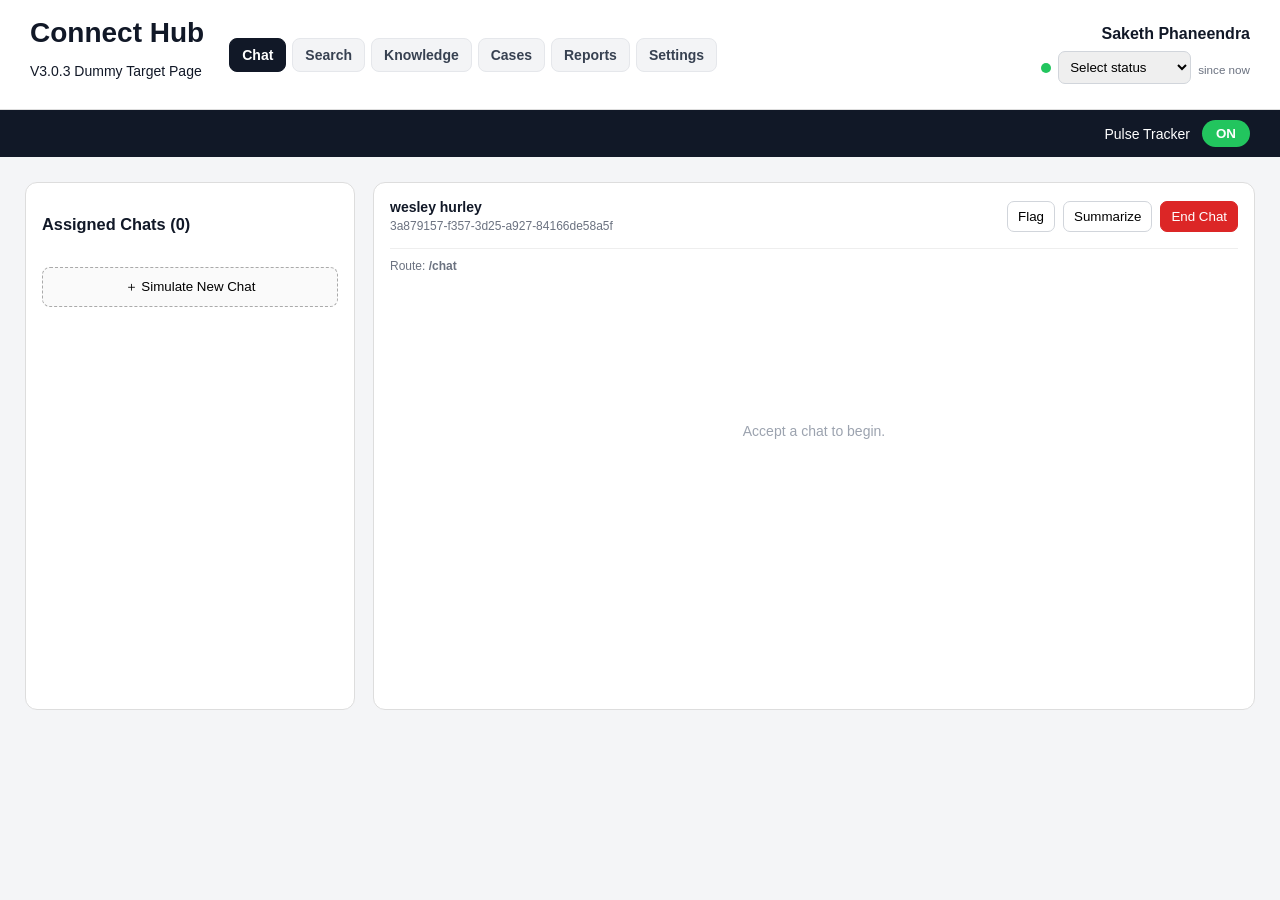
==== commit f01f8474: "Add files via upload" ====
--- a/index.html
+++ b/index.html
@@ -1 +1,15 @@
-<!doctype html><html><head><meta charset="utf-8"><title>Lowe's Connect Hub — Demo Target</title><link rel="stylesheet" href="demo.css"></head><body><header><div><h1>Connect Hub</h1><p>V3.0.3 Dummy Target Page</p></div><div class="agent"><div class="agentName">Saketh Phaneendra</div><div class="agentStatusControls"><span class="dot"></span><select class="select"><option value="">Select status</option><option value="available">Available</option><option value="Available - Case">Available - Case</option><option value="Busy">Busy</option><option value="away">Away</option><option value="break">On Break</option><option value="Lunch">Lunch</option><option value="Coaching">Coaching</option><option value="Meeting">Meeting</option><option value="Training">Training</option><option value="System Issue">System Issue</option><option value="Project">Project</option><option value="Not Ready Time">Not Ready Time</option><option value="offline">Offline</option></select><small>since <span id="since">now</span></small></div></div></header><div id="pulseControl" class="pulse-control"><span>Pulse Tracker</span><button id="pulseToggle" class="on">ON</button></div><main><aside><h3>Assigned Chats (<span id="count">0</span>)</h3><div class="queueList" id="queue"></div><button id="newChat">＋ Simulate New Chat</button></aside><section><div class="chatHeader"><div><div class="name">wesley hurley</div><div class="sub">3a879157-f357-3d25-a927-84166de58a5f</div></div><div class="actions"><button class="btn small">Flag</button><button class="btn small">Summarize</button><button id="end" class="btn small end">End Chat</button></div></div><div class="chatbody" id="chatbody"><div class="empty">Accept a chat to begin.</div></div></section></main><script src="demo.js"></script></body></html>
+<!doctype html><html><head><meta charset="utf-8"><title>Lowe's Connect Hub — Demo Target</title><link rel="stylesheet" href="demo.css"></head><body><header><div><h1>Connect Hub</h1><p>V3.0.3 Dummy Target Page</p></div><nav class="routeNav" aria-label="Lowe's routes">
+<a class="route active" data-route="chat">Chat</a>
+<a class="route" data-route="search">Search</a>
+<a class="route" data-route="knowledge">Knowledge</a>
+<a class="route" data-route="cases">Cases</a>
+<a class="route" data-route="reports">Reports</a>
+<a class="route" data-route="settings">Settings</a>
+</nav><div class="agent"><div class="agentName" id="agentName">Saketh Phaneendra</div><div class="agentStatusControls"><span class="dot"></span><select class="select"><option value="">Select status</option><option value="available">Available</option><option value="Available - Case">Available - Case</option><option value="Busy">Busy</option><option value="away">Away</option><option value="break">On Break</option><option value="Lunch">Lunch</option><option value="Coaching">Coaching</option><option value="Meeting">Meeting</option><option value="Training">Training</option><option value="System Issue">System Issue</option><option value="Project">Project</option><option value="Not Ready Time">Not Ready Time</option><option value="offline">Offline</option></select><small>since <span id="since">now</span></small></div></div></header>
+<div id="waitingAlert" class="waiting-alert" aria-live="polite" hidden>
+  <div class="waiting-icon">💬</div>
+  <div class="waiting-copy"><strong>New chat waiting</strong><span id="waitingText">A customer is waiting.</span></div>
+  <button id="alertAccept" class="alertAccept">Accept</button>
+  <button id="alertDismiss" class="alertDismiss" aria-label="Dismiss">×</button>
+</div>
+<div id="pulseControl" class="pulse-control"><span>Pulse Tracker</span><button id="pulseToggle" class="on">ON</button></div><main><aside><h3>Assigned Chats (<span id="count">0</span>)</h3><div class="queueList" id="queue"></div><button id="newChat">＋ Simulate New Chat</button></aside><section><div class="chatHeader"><div><div class="name">wesley hurley</div><div class="sub">3a879157-f357-3d25-a927-84166de58a5f</div></div><div class="actions"><button class="btn small">Flag</button><button class="btn small">Summarize</button><button id="end" class="btn small end">End Chat</button></div></div><div id="routeStatus" class="routeStatus">Route: <b>/chat</b></div><div class="chatbody" id="chatbody"><div class="empty">Accept a chat to begin.</div></div></section></main><script src="demo.js"></script></body></html>
--- a/demo.css
+++ b/demo.css
@@ -0,0 +1,18 @@
+*{box-sizing:border-box}body{margin:0;background:#f4f5f7;color:#111827;font:14px Arial,sans-serif}header{height:110px;background:#fff;border-bottom:1px solid #ddd;display:flex;align-items:center;justify-content:space-between;padding:20px 30px}.agent{text-align:right}.agentName{font-weight:800;font-size:16px}.agentStatusControls{margin-top:8px;display:flex;align-items:center;gap:7px}.select{padding:7px;border:1px solid #d1d5db;border-radius:7px}.dot{width:10px;height:10px;border-radius:50%;background:#22c55e}.agent small{display:block;color:#6b7280;margin-top:4px}.pulse-control{position:sticky;top:0;z-index:5;background:#111827;color:#fff;padding:10px 30px;display:flex;justify-content:flex-end;gap:12px;align-items:center}.pulse-control button{border:0;border-radius:99px;padding:6px 14px;font-weight:800;cursor:pointer}.pulse-control .on{background:#22c55e;color:#fff}.pulse-control .off{background:#4b5563;color:#fff}main{display:grid;grid-template-columns:330px 1fr;gap:18px;padding:25px}aside,section{background:#fff;border:1px solid #ddd;border-radius:12px;padding:16px}.queueList{max-height:300px;overflow-y:auto;margin-bottom:16px}.queueItem{border:1px solid #e5e7eb;border-radius:10px;padding:12px;display:flex;justify-content:space-between;align-items:center;margin-bottom:8px}.name{font-weight:800}.sub{font-size:12px;color:#6b7280;margin-top:4px}.badge{background:#ef4444;color:#fff;border-radius:999px;padding:2px 8px;margin-left:5px}.btn{border:1px solid #d1d5db;background:#fff;border-radius:7px;padding:7px 10px;cursor:pointer}.accept{font-size:18px}.end{background:#dc2626;color:#fff;border-color:#dc2626}.chatHeader{display:flex;justify-content:space-between;align-items:center;border-bottom:1px solid #eee;padding-bottom:15px}.actions{display:flex;gap:8px}.chatbody{min-height:420px;padding:30px}.empty{text-align:center;color:#9ca3af;padding:120px 0}h1{margin:0}.queue-new{font-size:12px;color:#ef4444;font-weight:700}#newChat{width:100%;padding:10px;border:1px dashed #aaa;background:#fafafa;border-radius:8px;cursor:pointer}
+
+.routeNav{display:flex;gap:6px;align-items:center;flex-wrap:wrap;margin-left:25px;margin-right:auto}
+.route{display:inline-flex;padding:8px 12px;border-radius:8px;text-decoration:none;color:#374151;background:#f3f4f6;border:1px solid #e5e7eb;font-weight:700;cursor:pointer}
+.route.active{background:#111827;color:#fff;border-color:#111827}
+.waiting-alert{position:fixed;right:24px;top:130px;z-index:1000;width:360px;background:#fff;border:1px solid #d1d5db;border-radius:14px;box-shadow:0 14px 35px rgba(0,0,0,.18);padding:14px;display:flex;align-items:center;gap:10px;animation:alertIn .18s ease-out}
+.waiting-alert[hidden]{display:none}
+.waiting-icon{font-size:26px}.waiting-copy{display:flex;flex-direction:column;gap:3px;flex:1}.waiting-copy span{font-size:12px;color:#6b7280}
+.alertAccept{border:0;background:#16a34a;color:#fff;border-radius:8px;padding:8px 12px;font-weight:800;cursor:pointer}
+.alertDismiss{border:0;background:transparent;color:#6b7280;font-size:22px;cursor:pointer}
+.routeStatus{font-size:12px;color:#6b7280;padding:10px 0 0}
+@keyframes alertIn{from{opacity:0;transform:translateY(-8px)}to{opacity:1;transform:translateY(0)}}
+
+.pulse-modal{position:fixed;inset:0;background:rgba(0,0,0,.45);z-index:2000;display:flex;align-items:center;justify-content:center}
+.pulse-card{width:390px;background:#fff;border-radius:16px;padding:24px;box-shadow:0 20px 60px rgba(0,0,0,.3);text-align:center}
+.pulse-card h3{margin:0 0 6px}.pulse-card p{margin:0 0 18px;color:#6b7280}
+.pulse-options{display:flex;gap:8px;justify-content:center}.pulse-options button{border:0;border-radius:10px;padding:11px 14px;font-weight:800;cursor:pointer}
+.pulse-options .good{background:#dcfce7;color:#166534}.pulse-options .not-sure{background:#e5e7eb;color:#374151}.pulse-options .bad{background:#fee2e2;color:#991b1b}
